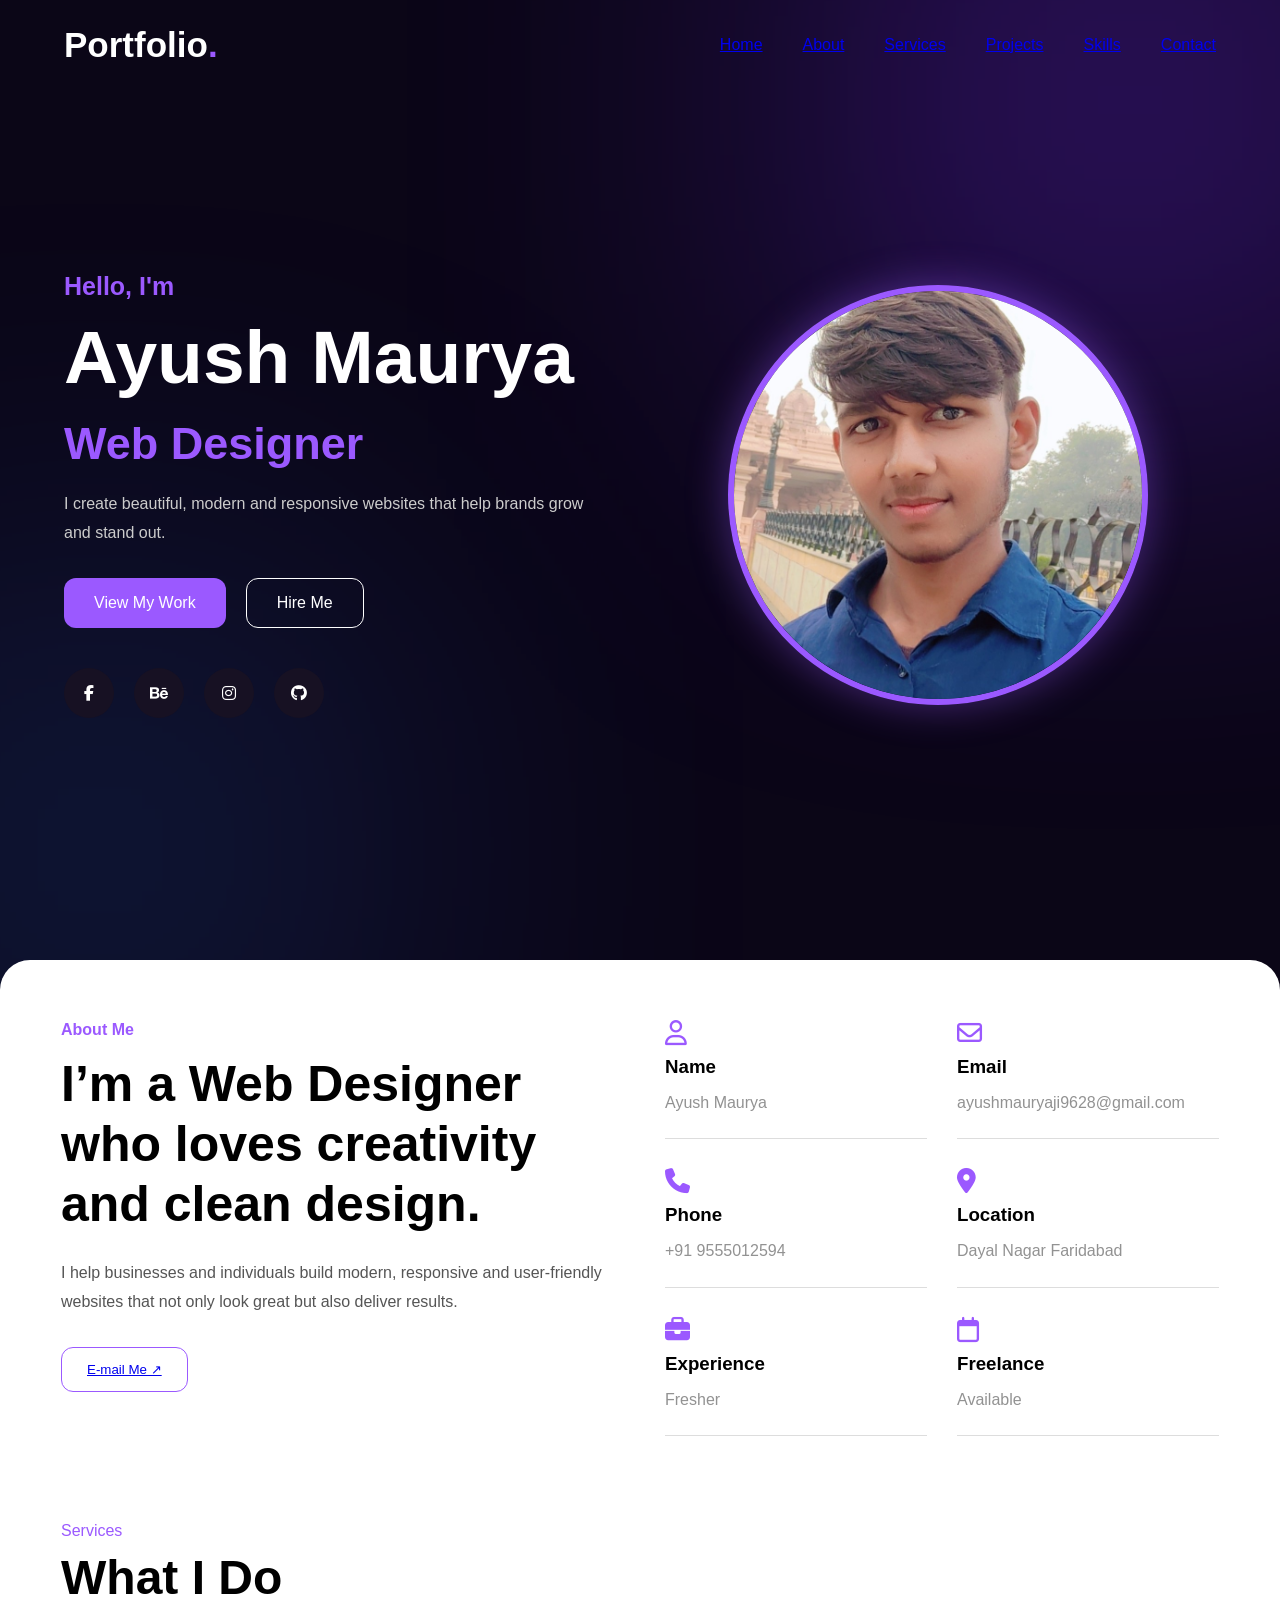
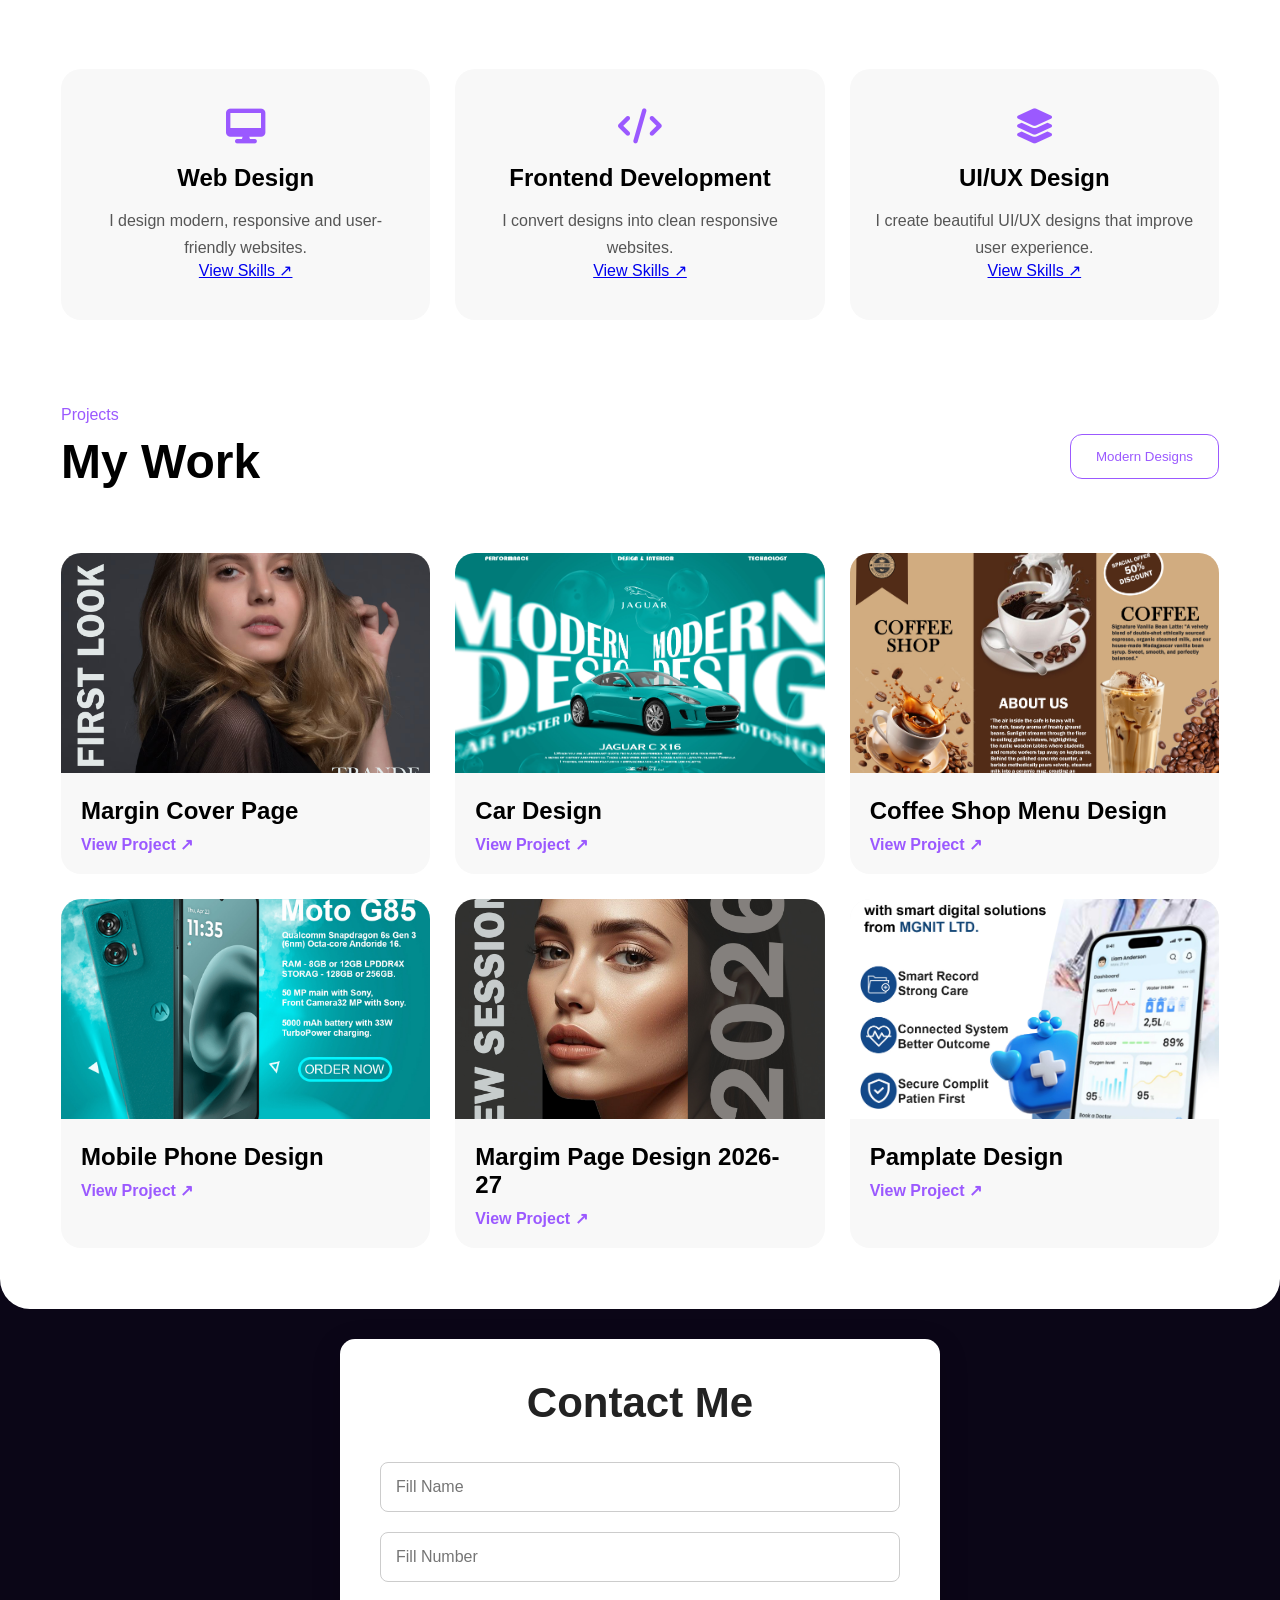
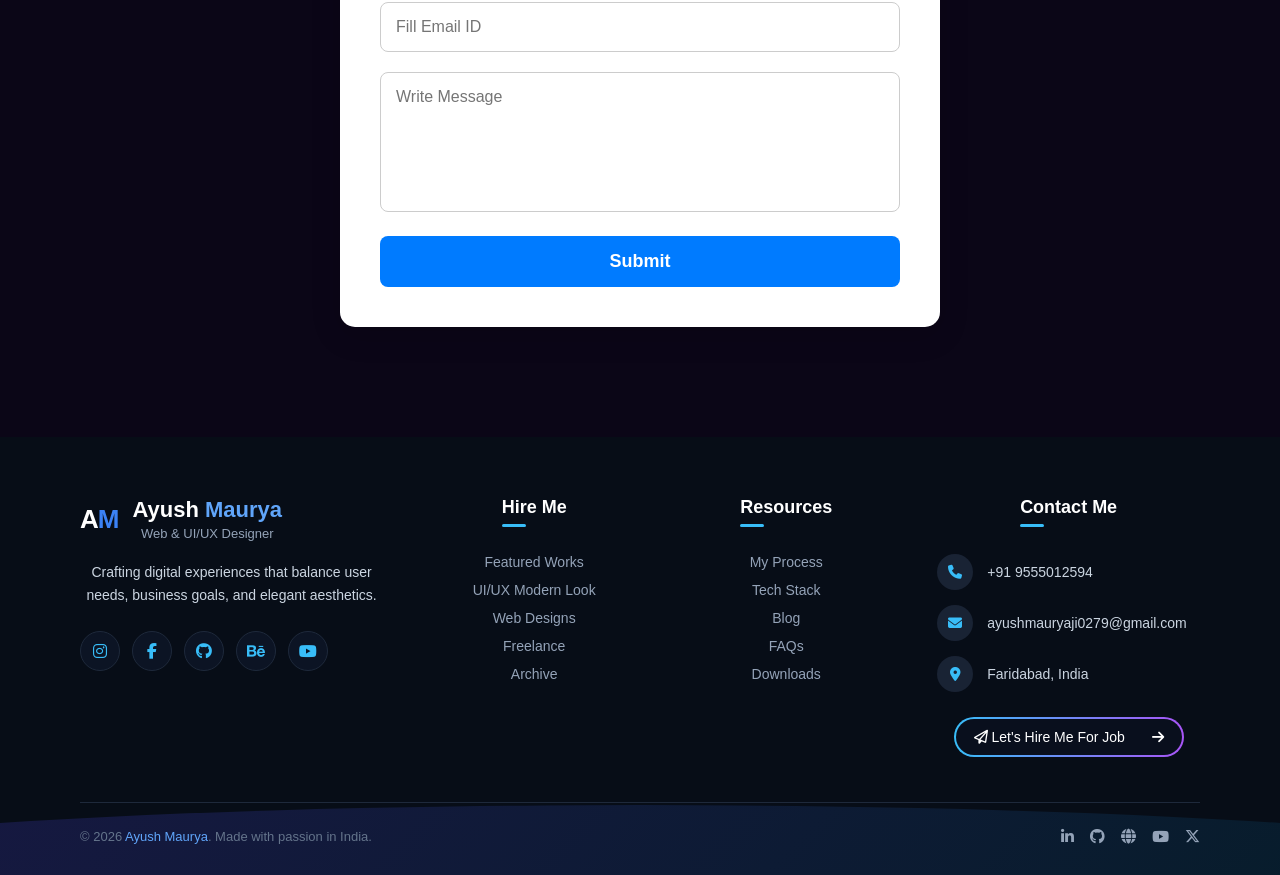
==== index.html @ 1078c386 "Rename Ayush Portfolio.html to index.html" ====
<!DOCTYPE html>
<html lang="en">
<head>
  <!-- Add this inside <head> -->

<link rel="preconnect" href="https://fonts.googleapis.com">
<link rel="preconnect" href="https://fonts.gstatic.com" crossorigin>

<link href="https://fonts.googleapis.com/css2?family=Poppins:wght@300;400;500;600;700&display=swap" rel="stylesheet">
 <link rel="stylesheet" href="https://cdnjs.cloudflare.com/ajax/libs/font-awesome/6.5.1/css/all.min.css">

<link rel="stylesheet" href="portfolioeffect.css">

 <meta charset="UTF-8" />
  <meta name="viewport" content="width=device-width, initial-scale=1.0"/>
  <title>Modern Portfolio</title>

  <!-- Icons -->
  <link
    rel="stylesheet"
    href="https://cdnjs.cloudflare.com/ajax/libs/font-awesome/6.5.1/css/all.min.css"/>

</head>

<body>

  <div class="container">

    <!-- NAVBAR -->

    <nav>

      <div class="logo">
        Portfolio<span>.</span>
      </div>

      <ul>
        <li><a href="#home">Home</a></li>
        <li><a href="#about">About</a></li>
        <li><a href="#services">Services</a></li>
        <li><a href="#project">Projects</a></li>
        <li><a href="#services">Skills</a></li>
        <li><a href="#Contact">Contact</a></li>
      </ul>

    </nav>

    <!-- HERO -->

    <section class="hero" id="home">

      <div class="hero-left">

        <h4>Hello, I'm</h4>

        <h1 contenteditable="true">
          Ayush Maurya
        </h1>

        <h2 contenteditable="true">
          Web Designer
        </h2>

        <p contenteditable="true">
          I create beautiful, modern and responsive websites that help brands grow and stand out.
        </p>

        <div class="hero-buttons">

          <button class="btn btn-purple">
            View My Work
          </button>

          <button class="btn btn-dark">
            Hire Me
          </button>

        </div>

        <!-- SOCIAL -->

        <div class="social-icons">

          <i class="fab fa-facebook-f"></i>
          <i class="fab fa-behance"></i>
          <i class="fab fa-instagram"></i>
          <i class="fab fa-github"></i>

        </div>

      </div>

      <!-- IMAGE -->

      <div class="hero-right">

        <div class="image-box">

          <img
            id="profileImage"
            src="mydp.jpg">

        </div>

      </div>

    </section>

  </div>

  <!-- ABOUT SECTION -->

  <section class="about" id="about">

    <div class="about-grid">

      <div class="about-left">

        <h4>About Me</h4>

        <h1 contenteditable="true">
          I’m a Web Designer who loves creativity and clean design.
        </h1>

        <p contenteditable="true">
          I help businesses and individuals build modern, responsive and user-friendly websites that not only look great but also deliver results.
        </p>

        <button class="edit-about">
          <a href="portfolioform.html">E-mail Me ↗</a>

        </button>

      </div>

      <!-- DETAILS -->

      <div class="details">

        <div class="detail-box">
          <i class="fa-regular fa-user"></i>
          <h3>Name</h3>
          <p contenteditable="true">Ayush Maurya</p>
        </div>

        <div class="detail-box">
          <i class="fa-regular fa-envelope"></i>
          <h3>Email</h3>
          <p contenteditable="true">ayushmauryaji9628@gmail.com</p>
        </div>

        <div class="detail-box">
          <i class="fa-solid fa-phone"></i>
          <h3>Phone</h3>
          <p contenteditable="true">+91 9555012594</p>
        </div>

        <div class="detail-box">
          <i class="fa-solid fa-location-dot"></i>
          <h3>Location</h3>
          <p contenteditable="true">Dayal Nagar Faridabad</p>
        </div>

        <div class="detail-box">
          <i class="fa-solid fa-briefcase"></i>
          <h3>Experience</h3>
          <p contenteditable="true">Fresher</p>
        </div>

        <div class="detail-box">
          <i class="fa-regular fa-calendar"></i>
          <h3>Freelance</h3>
          <p contenteditable="true">Available</p>
        </div>

      </div>

    </div>

    <!-- SERVICES -->

    <section class="services" id="services">

      <div class="services-header">

        <div>
          <p style="color:#9b59ff;">Services</p>
          <h1>What I Do</h1>
        </div>   

      </div>

      <div class="service-grid">

        <div class="service-card">

          <i class="fa-solid fa-desktop"></i>

          <h2 contenteditable="true">
            Web Design
          </h2>

          <p contenteditable="true">
            I design modern, responsive and user-friendly websites.
          </p>
          <a href="Web Designing Skills.html">View Skills ↗</a>

        </div>

        <div class="service-card">

          <i class="fa-solid fa-code"></i>

          <h2 contenteditable="true">
            Frontend Development
          </h2>

          <p contenteditable="true">
            I convert designs into clean responsive websites.
          </p>
          <a href="Forentend Development.html">View Skills ↗</a>

        </div>

        <div class="service-card">

          <i class="fa-solid fa-layer-group"></i>

          <h2 contenteditable="true">
            UI/UX Design
          </h2>

          <p contenteditable="true">
            I create beautiful UI/UX designs that improve user experience.
          </p>
          <a href="UIUX Skills.html">View Skills ↗</a>

        </div>

      </div>

    </section>

    <!-- PROJECTS -->

    <section class="projects" id="project">

      <div class="services-header">

        <div>
          <p style="color:#9b59ff;">Projects</p>
          <h1>My Work</h1>
        </div>

        <button class="edit-about">
          Modern Designs
        </button>

      </div>

      <div class="project-grid">

        <!-- PROJECT 1 -->

        <div class="project-card">

          <img
            id="project1"
            src="Margin Cover Page.jpg">

          <div class="project-content">

            <h2 contenteditable="true">
              Margin Cover Page
            </h2>

            <a href="Margin Cover Page.jpg">View Project ↗</a>

          </div>

        </div>

        <!-- PROJECT 2 -->

        <div class="project-card">

          <img
            id="project2"
            src="car.jpg">

          <div class="project-content">

            <h2 contenteditable="true">
              Car Design
            </h2>

            <a href="car.jpg">View Project ↗</a>

          </div>

        </div>

        <!-- PROJECT 3 -->

        <div class="project-card">

          <img
            id="project3"
            src="COFFE PAGES.jpg">

          <div class="project-content">

            <h2 contenteditable="true">
              Coffee Shop Menu Design
            </h2>

            <a href="COFFE PAGES.jpg">View Project ↗</a>

          </div>

        </div>

                <!-- PROJECT 4 -->

        <div class="project-card">

          <img
            id="project4"
            src="Mobile phone.jpg">

          <div class="project-content">

            <h2 contenteditable="true">
              Mobile Phone Design
            </h2>

            <a href="Mobile phone.jpg">View Project ↗</a>

          </div>

        </div>

                <!-- PROJECT 5 -->

        <div class="project-card">

          <img
            id="project5"
            src="Margim Page Design 2.jpg">

          <div class="project-content">

            <h2 contenteditable="true">
              Margim Page Design 2026-27
            </h2>

            <a href="Margim Page Design 2.jpg">View Project ↗</a>

          </div>

        </div>

                <!-- PROJECT 6 -->

        <div class="project-card">

          <img
            id="project6"
            src="pamplate 2.jpg">

          <div class="project-content">

            <h2 contenteditable="true">
              Pamplate Design
            </h2>

            <a href="pamplate 2.jpg">View Project ↗</a>

          </div>

        </div>

      </div>

    </section>

  </section>

  <section class="myform" id="Contact">

    <div class="contact-form">

        <h1>Contact Me</h1>

        <form
            action="https://formsubmit.co/ayushmauryaji0279@gmail.com"
            method="POST">

            <!-- Email Subject -->
            <input
                type="hidden"
                name="_subject"
                value="New Client Message From Portfolio">


            <!-- NAME -->

            <div class="input-box">

                <input
                    type="text"
                    name="Name"
                    placeholder="Fill Name"
                    required>

            </div>


            <!-- MOBILE NUMBER -->

            <div class="input-box">

                <input
                    type="tel"
                    name="Mobile Number"
                    placeholder="Fill Number"
                    pattern="[0-9]{10}"
                    maxlength="10"
                    required>

            </div>


            <!-- EMAIL -->

            <div class="input-box">

                <input
                    type="email"
                    name="Email"
                    placeholder="Fill Email ID"
                    required>

            </div>


            <!-- MESSAGE -->

            <div class="input-box">

                <textarea
                    name="Message"
                    placeholder="Write Message"
                    required></textarea>

            </div>


            <!-- SUBMIT -->

            <button
                type="submit"
                class="submit-btn">

                Submit

            </button>

        </form>

    </div>

</section>

  <!-- FOOTER -->

  <footer class="footer">
    <div class="footer-container">
      
      <!-- Brand & About -->
      <div class="footer-brand">
        <div class="logo-container">
          <div class="logo-badge">A<span>M</span></div>
          <div class="brand-text">
            <h2>Ayush <span>Maurya</span></h2>
            <p>Web & UI/UX Designer</p>
          </div>
        </div>
        <p class="footer-description">
          Crafting digital experiences that balance user needs, business goals, and elegant aesthetics.
        </p>
        <div class="brand-socials">
          <a href="https://www.instagram.com/cute_boy.9a" class="social-btn"><i class="fa-brands fa-instagram"></i></a>
          <a href="https://www.facebook.com/ayush.ji.349568" class="social-btn"><i class="fa-brands fa-facebook-f"></i></a>
          <a href="https://www.github.com/ayushm94" class="social-btn"><i class="fa-brands fa-github"></i></a>
          <a href="https://www.behance.net/ayushmauryaji0279@gmail.com" class="social-btn"><i class="fa-brands fa-behance"></i></a>
          <a href="https://www.youtube.com/@djvibrationking111" class="social-btn"><i class="fa-brands fa-youtube"></i></a>
        </div>
      </div>

      <!-- Projects Column -->
      <div class="footer-column">
        <h3>Hire Me</h3>
        <ul>
          <li>Featured Works</li>
          <li>UI/UX Modern Look</li>
          <li>Web Designs</li>
          <li>Freelance</li>
          <li>Archive</li>
        </ul>
      </div>

      <!-- Resources Column -->
      <div class="footer-column">
        <h3>Resources</h3>
        <ul>
          <li>My Process</li>
          <li>Tech Stack</li>
          <li>Blog</li>
          <li>FAQs</li>
          <li>Downloads</li>
        </ul>
      </div>

      <!-- Contact Column -->
      <div class="footer-column">
        <h3>Contact Me</h3>
        <div class="contact-list">
          <div class="contact-item">
            <div class="contact-icon"><i class="fa-solid fa-phone"></i></div>
            <span>+91 9555012594</span>
          </div>
          <div class="contact-item">
            <div class="contact-icon"><i class="fa-solid fa-envelope"></i></div>
            <span>ayushmauryaji0279@gmail.com</span>
          </div>
          <div class="contact-item">
            <div class="contact-icon"><i class="fa-solid fa-location-dot"></i></div>
            <span>Faridabad, India</span>
          </div>
        </div>
        <a href="portfolioform.html" class="btn-connect">
          <span><i class="fa-regular fa-paper-plane"></i> Let's Hire Me For Job</span>
          <i class="fa-solid fa-arrow-right"></i>
        </a>
      </div>

    </div>

    <!-- Bottom Copyright Bar -->
    <div class="footer-bottom">
      <p>&copy; 2026 <a href="#">Ayush Maurya</a>. Made with passion in India.</p>
      <div class="bottom-socials">
        <a href="#"><i class="fa-brands fa-linkedin-in"></i></a>
        <a href="#"><i class="fa-brands fa-github"></i></a>
        <a href="#"><i class="fa-solid fa-globe"></i></a>
        <a href="#"><i class="fa-brands fa-youtube"></i></a>
        <a href="#"><i class="fa-brands fa-x-twitter"></i></a>
      </div>
    </div>
  </footer>

</body>
</html>
---- portfolioeffect.css ----
*{
    margin:0;
    padding:0;
    box-sizing:border-box;
    font-family:'Poppins',sans-serif;
    scroll-behavior:smooth;
  }

  html{scroll-behavior: smooth;}

  body{
    background:#090312;
    color:white;
    overflow-x:hidden;
  }

  /* BACKGROUND EFFECT */

  body::before{
    content:'';
    position:fixed;
    width:600px;
    height:600px;
    background:#7b2cff;
    filter:blur(180px);
    top:-200px;
    right:-150px;
    opacity:.35;
    z-index:-1;
  }

  body::after{
    content:'';
    position:fixed;
    width:500px;
    height:500px;
    background:#2b7fff;
    filter:blur(180px);
    bottom:-200px;
    left:-150px;
    opacity:.20;
    z-index:-1;
  }

  .container{
    width:90%;
    margin:auto;
  }

  /* NAVBAR */

  nav{
    display:flex;
    justify-content:space-between;
    align-items:center;
    padding:25px 0;
    animation:fadeDown 1s ease;
  }

  .logo{
    font-size:34px;
    font-weight:700;
  }

  .logo span{
    color:#9b59ff;
  }

  nav ul{
    display:flex;
    gap:30px;
    list-style:none;
  }

  nav ul li{
    cursor:pointer;
    position:relative;
    transition:.3s;
  }

  nav ul li::after{
    content:'';
    position:absolute;
    left:0;
    bottom:-6px;
    width:0%;
    height:2px;
    background:#9b59ff;
    transition:.4s;
  }

  nav ul li:hover::after{
    width:100%;
  }

  .edit-btn{
    padding:12px 24px;
    border-radius:12px;
    background:transparent;
    border:1px solid #9b59ff;
    color:#9b59ff;
    cursor:pointer;
    transition:.4s;
  }

  .edit-btn:hover{
    background:#9b59ff;
    color:white;
    transform:translateY(-4px);
    box-shadow:0 0 20px #9b59ff;
  }

  /* HERO */

  .hero{
    min-height:100vh;
    display:flex;
    justify-content:space-between;
    align-items:center;
    flex-wrap:wrap;
    gap:50px;
  }

  .hero-left{
    flex:1;
    min-width:300px;
    animation:fadeLeft 1.2s ease;
  }

  .hero-left h4{
    color:#9b59ff;
    margin-bottom:15px;
    font-size:24px;
  }

  .hero-left h1{
    font-size:75px;
    margin-bottom:20px;
    line-height:1.1;
    outline:none;
  }

  .hero-left h2{
    font-size:45px;
    color:#9b59ff;
    margin-bottom:20px;
    outline:none;
  }

  .hero-left p{
    color:#cccccc;
    line-height:1.9;
    max-width:550px;
    margin-bottom:35px;
    outline:none;
  }

  /* BUTTONS */

  .hero-buttons{
    display:flex;
    gap:20px;
    flex-wrap:wrap;
  }

  .btn{
    padding:15px 32px;
    border:none;
    border-radius:14px;
    cursor:pointer;
    font-size:16px;
    transition:.4s;
    font-weight:500;
  }

  .btn-purple{
    background:#9b59ff;
    color:white;
  }

  .btn-purple:hover{
    transform:translateY(-5px);
    box-shadow:0 0 25px #9b59ff;
  }

  .btn-dark{
    background:transparent;
    border:1px solid white;
    color:white;
  }

  .btn-dark:hover{
    background:white;
    color:black;
    transform:translateY(-5px);
  }

  /* SOCIAL ICONS */

  .social-icons{
    margin-top:40px;
    display:flex;
    gap:20px;
  }

  .social-icons i{
    width:55px;
    height:55px;
    border-radius:50%;
    background:#161022;
    display:flex;
    justify-content:center;
    align-items:center;
    cursor:pointer;
    transition:.4s;
  }

  .social-icons i:hover{
    background:#9b59ff;
    transform:translateY(-8px) rotate(360deg);
    box-shadow:0 0 20px #9b59ff;
  }

  /* IMAGE */

  .hero-right{
    flex:1;
    display:flex;
    justify-content:center;
    min-width:300px;
    animation:fadeRight 1.2s ease;
  }

  .image-box{
    width:420px;
    height:420px;
    border-radius:50%;
    overflow:hidden;
    border:6px solid #9b59ff;
    position:relative;
    box-shadow:0 0 40px rgba(155,89,255,.5);
    animation:float 4s ease-in-out infinite;
  }

  .image-box img{
    width:100%;
    height:100%;
    object-fit:cover;
  }

  /* ABOUT */

      .edit-about{
      padding:14px 25px;
      border:1px solid #9b59ff;
      background:transparent;
      border-radius:12px;
      color:#9b59ff;
      cursor:pointer;
    }

  .about{
    margin-top:80px;
    background:rgba(255,255,255,.05);
    backdrop-filter:blur(20px);
    border:1px solid rgba(255,255,255,.1);
    padding:60px;
    border-radius:30px;
    transition:.4s;
  }

  .about:hover{
    transform:translateY(-8px);
  }

  .about h1{
    font-size:48px;
    margin-bottom:20px;
    line-height:1.3;
  }

  .about p{
    color:#929292;
    line-height:1.9;
  }

  /* CARDS */

  .cards{
    margin-top:80px;
    display:grid;
    grid-template-columns:repeat(auto-fit,minmax(260px,1fr));
    gap:25px;
  }

  .card{
    background:rgba(255,255,255,.05);
    border:1px solid rgba(255,255,255,.1);
    padding:35px 25px;
    border-radius:25px;
    transition:.4s;
    backdrop-filter:blur(15px);
  }

  .card:hover{
    transform:translateY(-10px);
    box-shadow:0 0 25px rgba(155,89,255,.4);
  }

  .card i{
    font-size:40px;
    color:#9b59ff;
    margin-bottom:20px;
  }

  .card h2{
    margin-bottom:15px;
  }

  .card p{
    color:#ccc;
    line-height:1.8;
  }

        /*FORM*/

.myform {
          

            display: flex;
            justify-content: center;
            align-items: center;

            padding: 30px 15px;
        }

        .contact-form {
            width: 100%;
            max-width: 600px;

            background: white;

            padding: 40px;

            border-radius: 15px;

            box-shadow: 0 8px 30px rgba(0, 0, 0, 0.15);
        }

        /* CONTACT ME */

        .contact-form h1 {
            text-align: center;

            font-size: 42px;

            margin-bottom: 35px;

            color: #222;
        }

        /* INPUT BOX */

        .input-box {
            margin-bottom: 20px;
        }

        .input-box input,
        .input-box textarea {
            width: 100%;

            padding: 15px;

            border: 1px solid #ccc;

            border-radius: 8px;

            font-size: 16px;

            outline: none;
        }

        .input-box input:focus,
        .input-box textarea:focus {
            border-color: #007bff;

            box-shadow: 0 0 8px rgba(0, 123, 255, 0.2);
        }

        /* MESSAGE */

        .input-box textarea {
            height: 140px;

            resize: none;
        }

        /* SUBMIT BUTTON */

        .submit-btn {
            width: 100%;

            padding: 15px;

            border: none;

            border-radius: 8px;

            background: #007bff;

            color: white;

            font-size: 18px;

            font-weight: bold;

            cursor: pointer;

            transition: 0.3s;
        }

        .submit-btn:hover {
            background: #0056b3;

            transform: translateY(-2px);
        }

        /* MOBILE */

        @media (max-width: 600px) {

            .contact-form {
                padding: 25px 20px;
            }

            .contact-form h1 {
                font-size: 34px;
            }
        }

  /* FOOTER */

  footer{
    margin-top:80px;
    text-align:center;
    padding:40px;
    color:#999;
  }

  /* ANIMATIONS */

  @keyframes fadeLeft{
    from{
      opacity:0;
      transform:translateX(-80px);
    }
    to{
      opacity:1;
      transform:translateX(0);
    }
  }

  @keyframes fadeRight{
    from{
      opacity:0;
      transform:translateX(80px);
    }
    to{
      opacity:1;
      transform:translateX(0);
    }
  }

  @keyframes fadeDown{
    from{
      opacity:0;
      transform:translateY(-50px);
    }
    to{
      opacity:1;
      transform:translateY(0);
    }
  }

  @keyframes float{
    0%{
      transform:translateY(0px);
    }

    50%{
      transform:translateY(-15px);
    }

    100%{
      transform:translateY(0px);
    }
  }

  /* RESPONSIVE */

  @media(max-width:900px){

    .hero{
      flex-direction:column;
      text-align:center;
    }

    .hero-left h1{
      font-size:55px;
    }

    .hero-left h2{
      font-size:35px;
    }

    .social-icons{
      justify-content:center;
    }

    nav{
      flex-direction:column;
      gap:20px;
    }

    nav ul{
      flex-wrap:wrap;
      justify-content:center;
    }

    .image-box{
      width:320px;
      height:320px;
    }

    .about{
      padding:35px;
    }

  }
 


    *{
      margin:0;
      padding:0;
      box-sizing:border-box;
      font-family:Arial,sans-serif;
    }

    body{
      background:#0b0617;
      color:white;
      overflow-x:hidden;
    }

    .container{
      width:90%;
      margin:auto;
    }

    /* NAVBAR */

    nav{
      display:flex;
      justify-content:space-between;
      align-items:center;
      padding:25px 0;
    }

    .logo{
      font-size:35px;
      font-weight:bold;
    }

    .logo span{
      color:#9b59ff;
    }

    nav ul{
      display:flex;
      gap:40px;
      list-style:none;
    }

    nav ul li{
      cursor:pointer;
      transition:.3s;
    }

    nav ul li:hover{
      color:#9b59ff;
    }

    .edit-btn{
      padding:12px 20px;
      border:1px solid #9b59ff;
      border-radius:12px;
      color:#9b59ff;
      cursor:pointer;
      background:transparent;
    }

    /* HERO */

    .hero{
      min-height:90vh;
      display:flex;
      justify-content:space-between;
      align-items:center;
      flex-wrap:wrap;
      gap:40px;
    }

    .hero-left{
      flex:1;
      min-width:300px;
    }

    .hero-left h4{
      color:#9b59ff;
      margin-bottom:15px;
      font-size:25px;
    }

    .hero-left h1{
      font-size:75px;
      margin-bottom:20px;
      outline:none;
    }

    .hero-left h2{
      color:#9b59ff;
      font-size:45px;
      margin-bottom:20px;
      outline:none;
    }

    .hero-left p{
      color:#cccccc;
      max-width:550px;
      line-height:1.8;
      margin-bottom:30px;
      outline:none;
    }

    .hero-buttons{
      display:flex;
      gap:20px;
      flex-wrap:wrap;
    }

    .btn{
      padding:15px 30px;
      border:none;
      border-radius:12px;
      cursor:pointer;
      font-size:16px;
      transition:.3s;
    }

    .btn-purple{
      background:#9b59ff;
      color:white;
    }

    .btn-dark{
      background:transparent;
      border:1px solid white;
      color:white;
    }

    .btn:hover{
      transform:translateY(-4px);
    }

    /* SOCIAL */

    .social-icons{
      margin-top:40px;
      display:flex;
      gap:20px;
    }

    .social-icons i{
      width:50px;
      height:50px;
      border-radius:50%;
      background:#171123;
      display:flex;
      justify-content:center;
      align-items:center;
      cursor:pointer;
      transition:.3s;
    }

    .social-icons i:hover{
      background:#9b59ff;
    }

    /* HERO IMAGE */

    .hero-right{
      flex:1;
      display:flex;
      justify-content:center;
      min-width:300px;
    }

    .image-box{
      width:420px;
      height:420px;
      border-radius:50%;
      overflow:hidden;
      border:6px solid #9b59ff;
      position:relative;
      box-shadow:0 0 40px rgba(155,89,255,.4);
    }

    .image-box img{
      width:100%;
      height:100%;
      object-fit:cover;
    }
    /* ABOUT */

    .about{
      background:white;
      color:black;
      margin-top:60px;
      border-radius:30px;
      padding:60px;
    }

    .about-grid{
      display:grid;
      grid-template-columns:1fr 1fr;
      gap:50px;
    }

    .about-left h4{
      color:#9b59ff;
      margin-bottom:15px;
    }

    .about-left h1{
      font-size:50px;
      margin-bottom:25px;
      line-height:1.2;
      outline:none;
    }

    .about-left p{
      line-height:1.8;
      color:#555;
      margin-bottom:30px;
      outline:none;
    }

    .details{
      display:grid;
      grid-template-columns:1fr 1fr;
      gap:30px;
    }

    .detail-box{
      border-bottom:1px solid #ddd;
      padding-bottom:20px;
    }

    .detail-box i{
      color:#9b59ff;
      font-size:25px;
      margin-bottom:10px;
    }

    .detail-box h3{
      margin-bottom:10px;
    }

    /* SERVICES */

    .services{
      margin-top:80px;
    }

    .services-header{
      display:flex;
      justify-content:space-between;
      align-items:center;
      margin-bottom:40px;
    }

    .services-header h1{
      color:black;
    }

    .service-grid{
      display:grid;
      grid-template-columns:repeat(auto-fit,minmax(250px,1fr));
      gap:25px;
    }

    .service-card{
      background:#f8f8f8;
      border-radius:20px;
      padding:40px 25px;
      text-align:center;
      transition:.3s;
    }

    .service-card:hover{
      transform:translateY(-5px);
    }

    .service-card i{
      font-size:35px;
      color:#9b59ff;
      margin-bottom:20px;
    }

    .service-card h2{
      margin-bottom:15px;
      color:black;
      outline:none;
    }

    .service-card p{
      color:#555;
      line-height:1.7;
      outline:none;
    }

    /* PROJECTS */

    .projects{
      margin-top:80px;
    }

    .project-grid{
      display:grid;
      grid-template-columns:repeat(auto-fit,minmax(280px,1fr));
      gap:25px;
    }

    .project-card{
      background:#f8f8f8;
      border-radius:20px;
      overflow:hidden;
    }

    .project-card img{
      width:100%;
      height:220px;
      object-fit:cover;
    }

    .project-content{
      padding:20px;
    }

    .project-content h2{
      color:black;
      margin-bottom:10px;
      outline:none;
    }

    .project-content a{
      text-decoration:none;
      color:#9b59ff;
      font-weight:bold;
    }


    @media(max-width:900px){

      .hero{
        flex-direction:column;
        text-align:center;
      }

      .hero-left h1{
        font-size:55px;
      }

      .hero-left h2{
        font-size:35px;
      }

      .social-icons{
        justify-content:center;
      }

      .about-grid{
        grid-template-columns:1fr;
      }

      nav{
        flex-direction:column;
        gap:20px;
      }

      nav ul{
        flex-wrap:wrap;
        justify-content:center;
      }

    }

    .footer {
      background-color: #070d17;
      padding: 60px 80px 30px;
      position: relative;
      overflow: hidden;
    }

    /* Wave Background Effect at Bottom */
    .footer::after {
      content: '';
      position: absolute;
      bottom: 0;
      left: 0;
      width: 100%;
      height: 70px;
      background: linear-gradient(135deg, rgba(79, 70, 229, 0.2) 0%, rgba(14, 165, 233, 0.1) 100%);
      clip-path: ellipse(75% 100% at 50% 100%);
      pointer-events: none;
      z-index: 1;
    }

    .footer-container {
      display: grid;
      grid-template-columns: 1.5fr 1fr 1fr 1.3fr;
      gap: 50px;
      position: relative;
      z-index: 2;
      max-width: 1300px;
      margin: 0 auto;
    }

    /* Brand Section */
    .footer-brand .logo-container {
      display: flex;
      align-items: center;
      gap: 14px;
      margin-bottom: 20px;
    }

    .logo-badge {
      font-size: 26px;
      font-weight: 900;
      color: #ffffff;
      letter-spacing: -1px;
    }

    .logo-badge span {
      color: #3b82f6;
    }

    .brand-text h2 {
      color: #ffffff;
      font-size: 22px;
      font-weight: 700;
    }

    .brand-text h2 span {
      color: #60a5fa;
    }

    .brand-text p {
      color: #94a3b8;
      font-size: 13px;
      margin-top: 3px;
    }

    .footer-description {
      font-size: 14px;
      line-height: 1.6;
      color: #cbd5e1;
      margin-bottom: 25px;
      max-width: 320px;
    }

    /* Social Icons Circle */
    .brand-socials {
      display: flex;
      gap: 12px;
    }

    .social-btn {
      width: 40px;
      height: 40px;
      border-radius: 50%;
      border: 1px solid #1e293b;
      display: flex;
      align-items: center;
      justify-content: center;
      color: #38bdf8;
      background: rgba(15, 23, 42, 0.7);
      text-decoration: none;
      transition: all 0.3s ease;
    }

    .social-btn:hover {
      border-color: #38bdf8;
      transform: translateY(-3px);
      box-shadow: 0 4px 12px rgba(56, 189, 248, 0.2);
    }

    /* Column Headings */
    .footer-column h3 {
      color: #ffffff;
      font-size: 18px;
      font-weight: 600;
      margin-bottom: 12px;
      display: inline-block;
      position: relative;
    }

    .footer-column h3::after {
      content: '';
      display: block;
      width: 24px;
      height: 3px;
      background: #38bdf8;
      border-radius: 2px;
      margin-top: 6px;
    }

    /* Links List */
    .footer-column ul {
      list-style: none;
      margin-top: 15px;
    }

    .footer-column ul li {
      margin-bottom: 12px;
    }

    .footer-column ul li {
      color: #94a3b8;
      text-decoration: none;
      font-size: 14px;
      transition: color 0.3s ease, padding-left 0.3s ease;
    }

    .footer-column ul li:hover {
      color: #ffffff;
      padding-left: 4px;
    }

    /* Contact Details */
    .contact-list {
      margin-top: 15px;
    }

    .contact-item {
      display: flex;
      align-items: center;
      gap: 14px;
      margin-bottom: 15px;
    }

    .contact-icon {
      width: 36px;
      height: 36px;
      border-radius: 50%;
      background: rgba(30, 41, 59, 0.8);
      display: flex;
      align-items: center;
      justify-content: center;
      color: #38bdf8;
      font-size: 14px;
    }

    .contact-item span {
      font-size: 14px;
      color: #cbd5e1;
    }

    /* Let's Work Together Button */
    .btn-connect {
      display: inline-flex;
      align-items: center;
      justify-content: space-between;
      gap: 10px;
      width: 100%;
      max-width: 230px;
      padding: 10px 18px;
      margin-top: 10px;
      border-radius: 30px;
      background: #090f1d;
      border: 2px solid transparent;
      background-image: linear-gradient(#090f1d, #090f1d), linear-gradient(90deg, #38bdf8, #a855f7);
      background-origin: border-box;
      background-clip: padding-box, border-box;
      color: #ffffff;
      text-decoration: none;
      font-size: 14px;
      font-weight: 500;
      transition: all 0.3s ease;
    }

    .btn-connect:hover {
      box-shadow: 0 0 15px rgba(56, 189, 248, 0.4);
      transform: translateY(-2px);
    }

    /* Footer Bottom Bar */
    .footer-bottom {
      border-top: 1px solid #1e293b;
      margin-top: 45px;
      padding-top: 25px;
      display: flex;
      justify-content: space-between;
      align-items: center;
      position: relative;
      z-index: 2;
      max-width: 1300px;
      margin-left: auto;
      margin-right: auto;
    }

    .footer-bottom p {
      font-size: 13px;
      color: #64748b;
    }

    .footer-bottom p a {
      color: #60a5fa;
      text-decoration: none;
    }

    .bottom-socials {
      display: flex;
      gap: 16px;
    }

    .bottom-socials a {
      color: #94a3b8;
      font-size: 15px;
      text-decoration: none;
      transition: color 0.3s ease;
    }

    .bottom-socials a:hover {
      color: #ffffff;
    }

    /* Responsive */
    @media (max-width: 992px) {
      .footer-container {
        grid-template-columns: 1fr 1fr;
        gap: 40px;
      }
    }

    @media (max-width: 600px) {
      .footer {
        padding: 40px 20px 20px;
      }
      .footer-container {
        grid-template-columns: 1fr;
        gap: 35px;
      }
      .footer-bottom {
        flex-direction: column;
        gap: 15px;
        text-align: center;
      }
    }
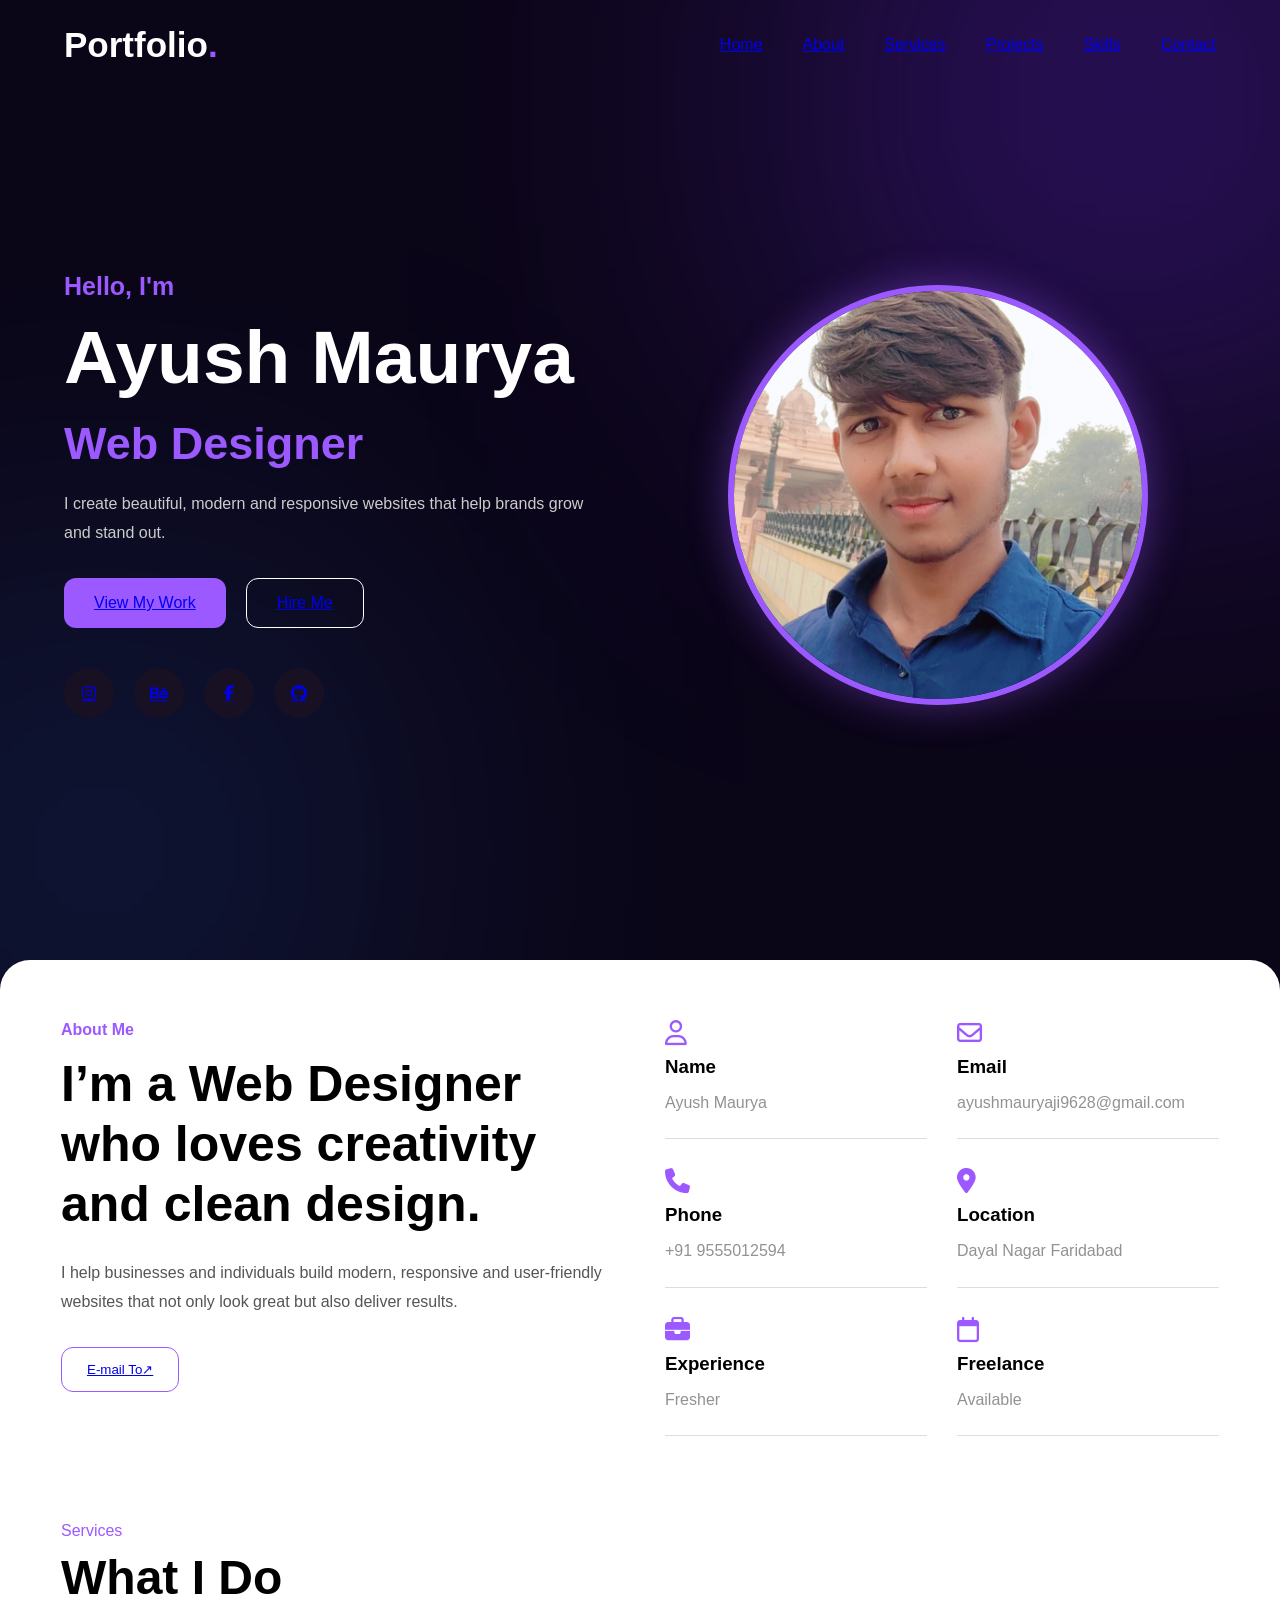
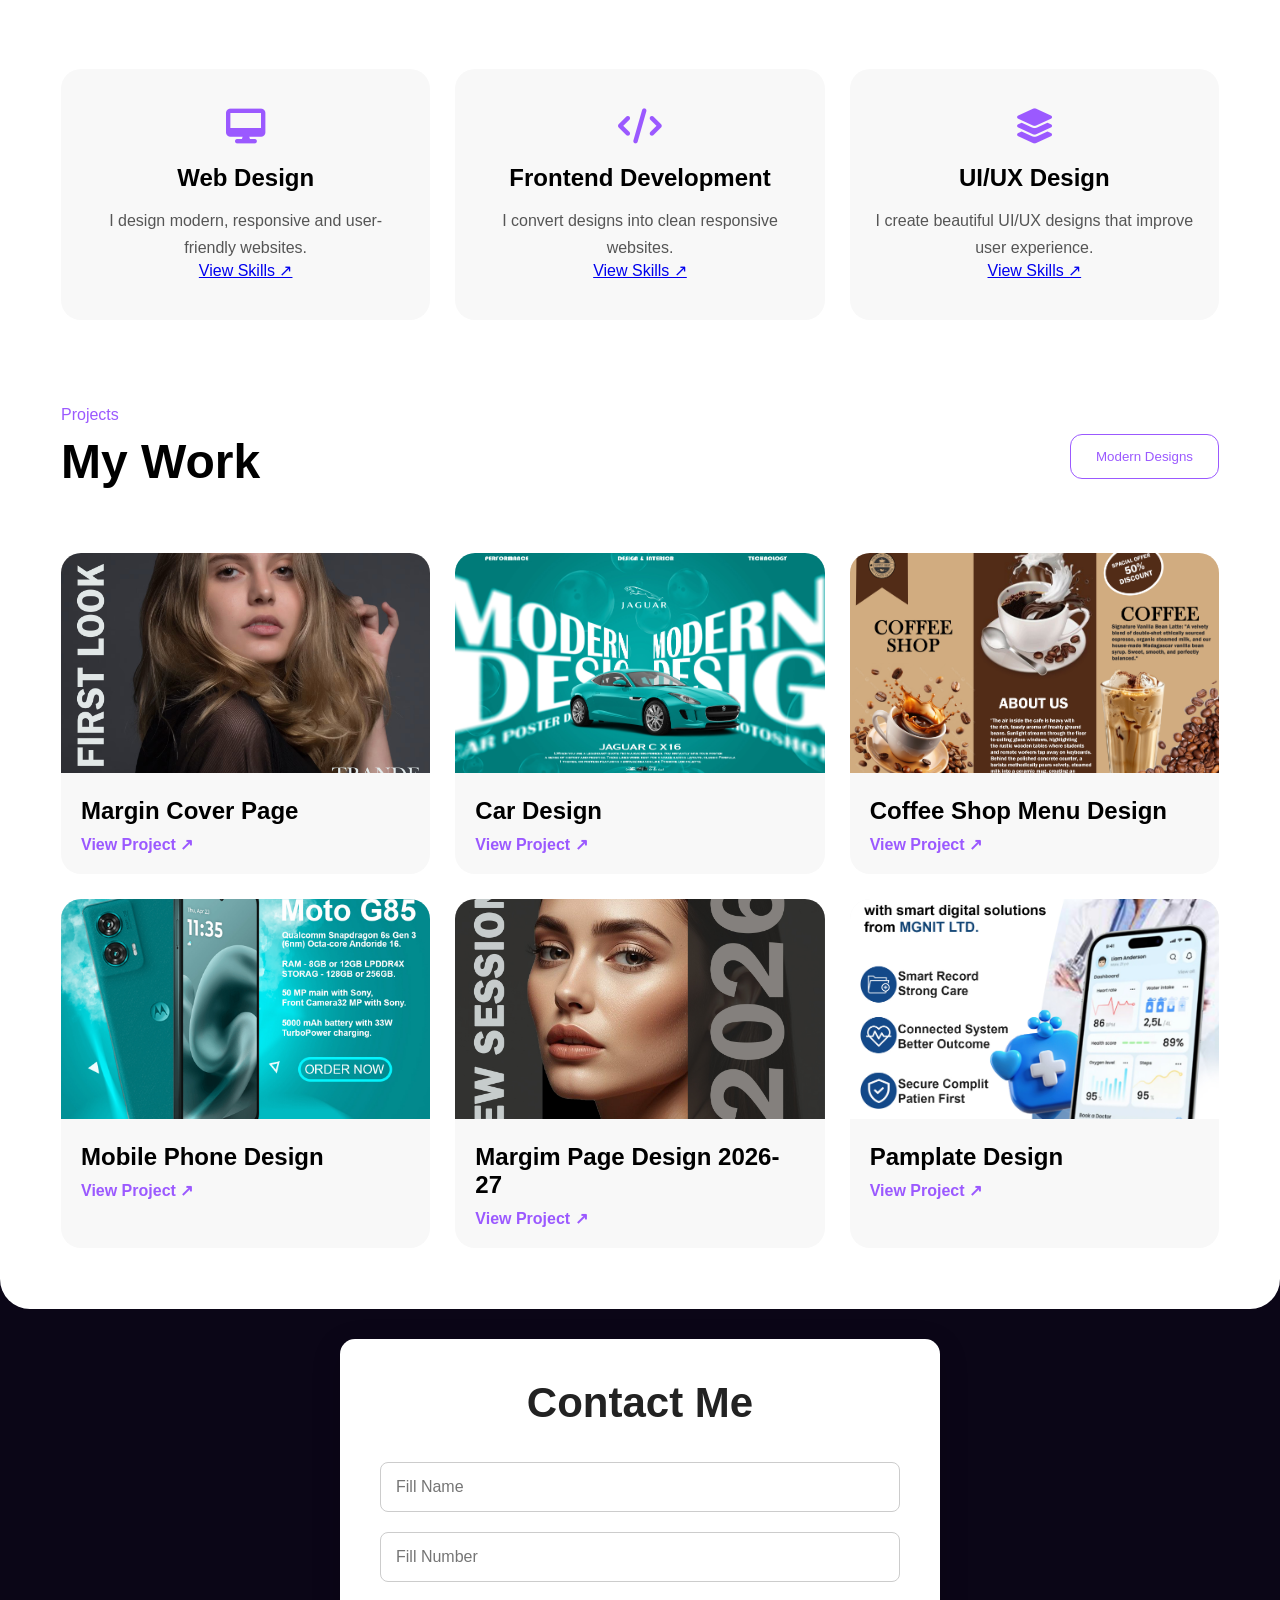
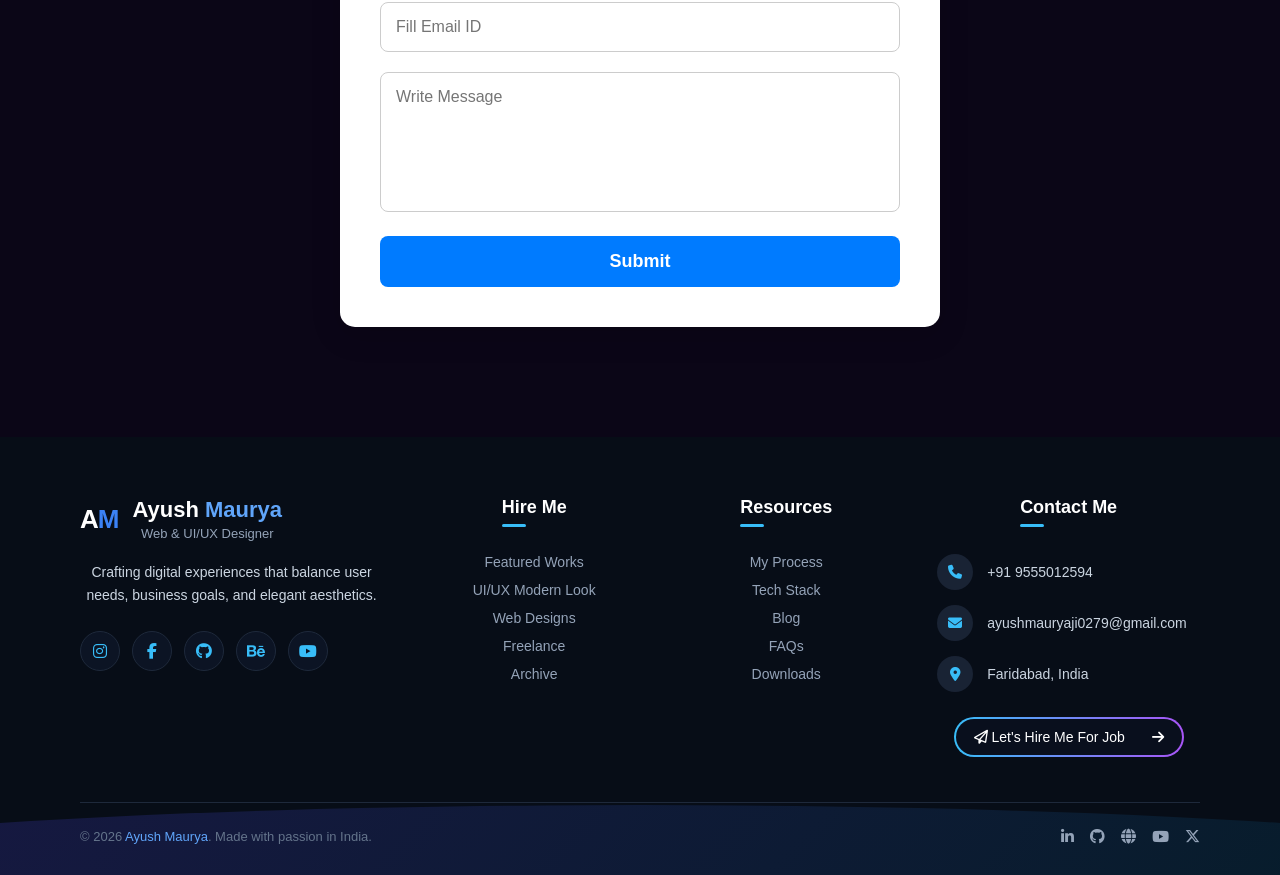
==== commit f7c60a79: "Add files via upload" ====
--- a/index.html
+++ b/index.html
@@ -68,11 +68,11 @@
         <div class="hero-buttons">
 
           <button class="btn btn-purple">
-            View My Work
+            <a href="#project">View My Work</a>
           </button>
 
           <button class="btn btn-dark">
-            Hire Me
+            <a href="MY RESUME.jpeg">Hire Me</a>
           </button>
 
         </div>
@@ -81,10 +81,10 @@
 
         <div class="social-icons">
 
-          <i class="fab fa-facebook-f"></i>
-          <i class="fab fa-behance"></i>
-          <i class="fab fa-instagram"></i>
-          <i class="fab fa-github"></i>
+          <a href="https://www.instagram.com/cute_boy.9a"><i class="fab fa-instagram"></i></a>
+          <a href="https://www.behance.net/ayushmauryaji0279@gmail.com"><i class="fab fa-behance"></i></a>
+          <a href="https://www.facebook.com/ayush.ji.349568"><i class="fab fa-facebook-f"></i></a>
+           <a href="https://www.github.com/ayushm94"><i class="fab fa-github"></i></a>
 
         </div>
 
@@ -127,7 +127,7 @@
         </p>
 
         <button class="edit-about">
-          <a href="portfolioform.html">E-mail Me ↗</a>
+          <a href="mailto:ayushmauryaji0279@gmail.com">E-mail To↗</a>
 
         </button>
 
@@ -539,7 +539,7 @@
             <span>Faridabad, India</span>
           </div>
         </div>
-        <a href="portfolioform.html" class="btn-connect">
+        <a href="https://wa.me/+91 9555012594" class="btn-connect">
           <span><i class="fa-regular fa-paper-plane"></i> Let's Hire Me For Job</span>
           <i class="fa-solid fa-arrow-right"></i>
         </a>
@@ -561,4 +561,4 @@
   </footer>
 
 </body>
-</html>
+</html>
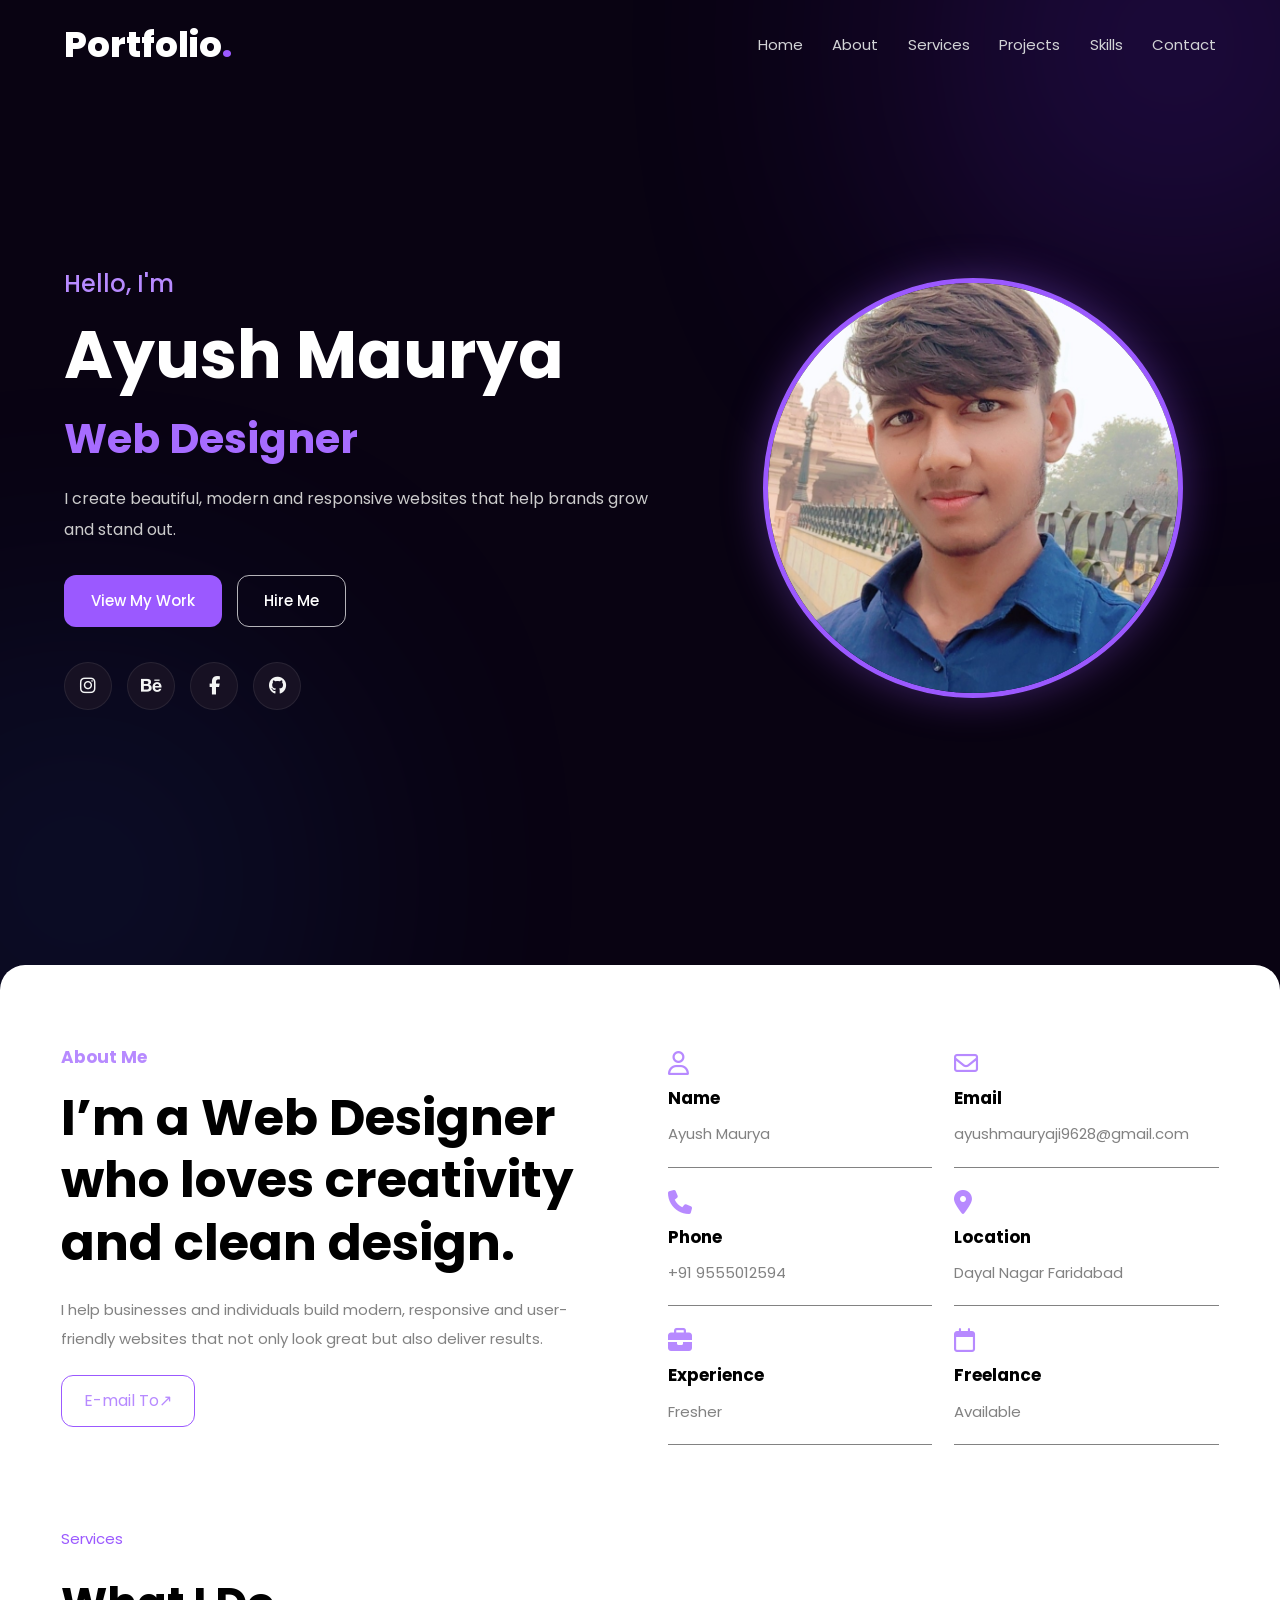
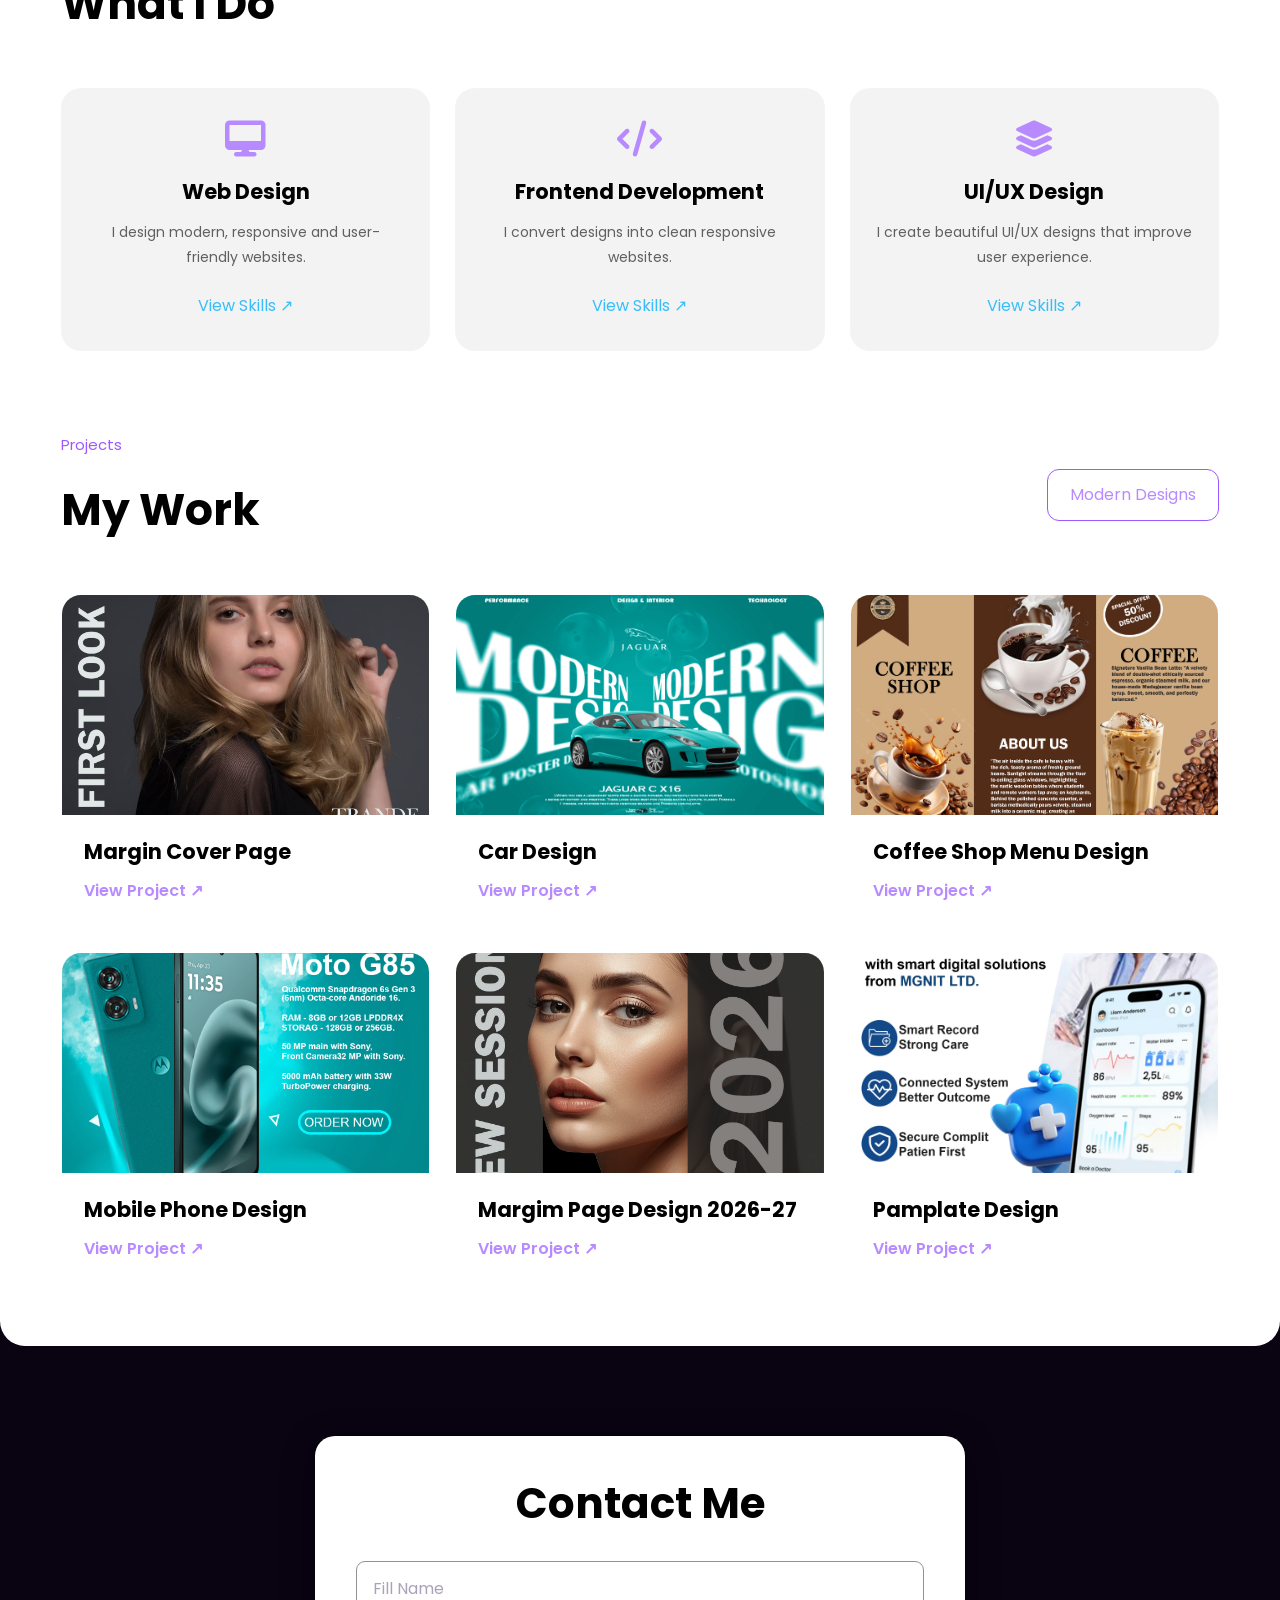
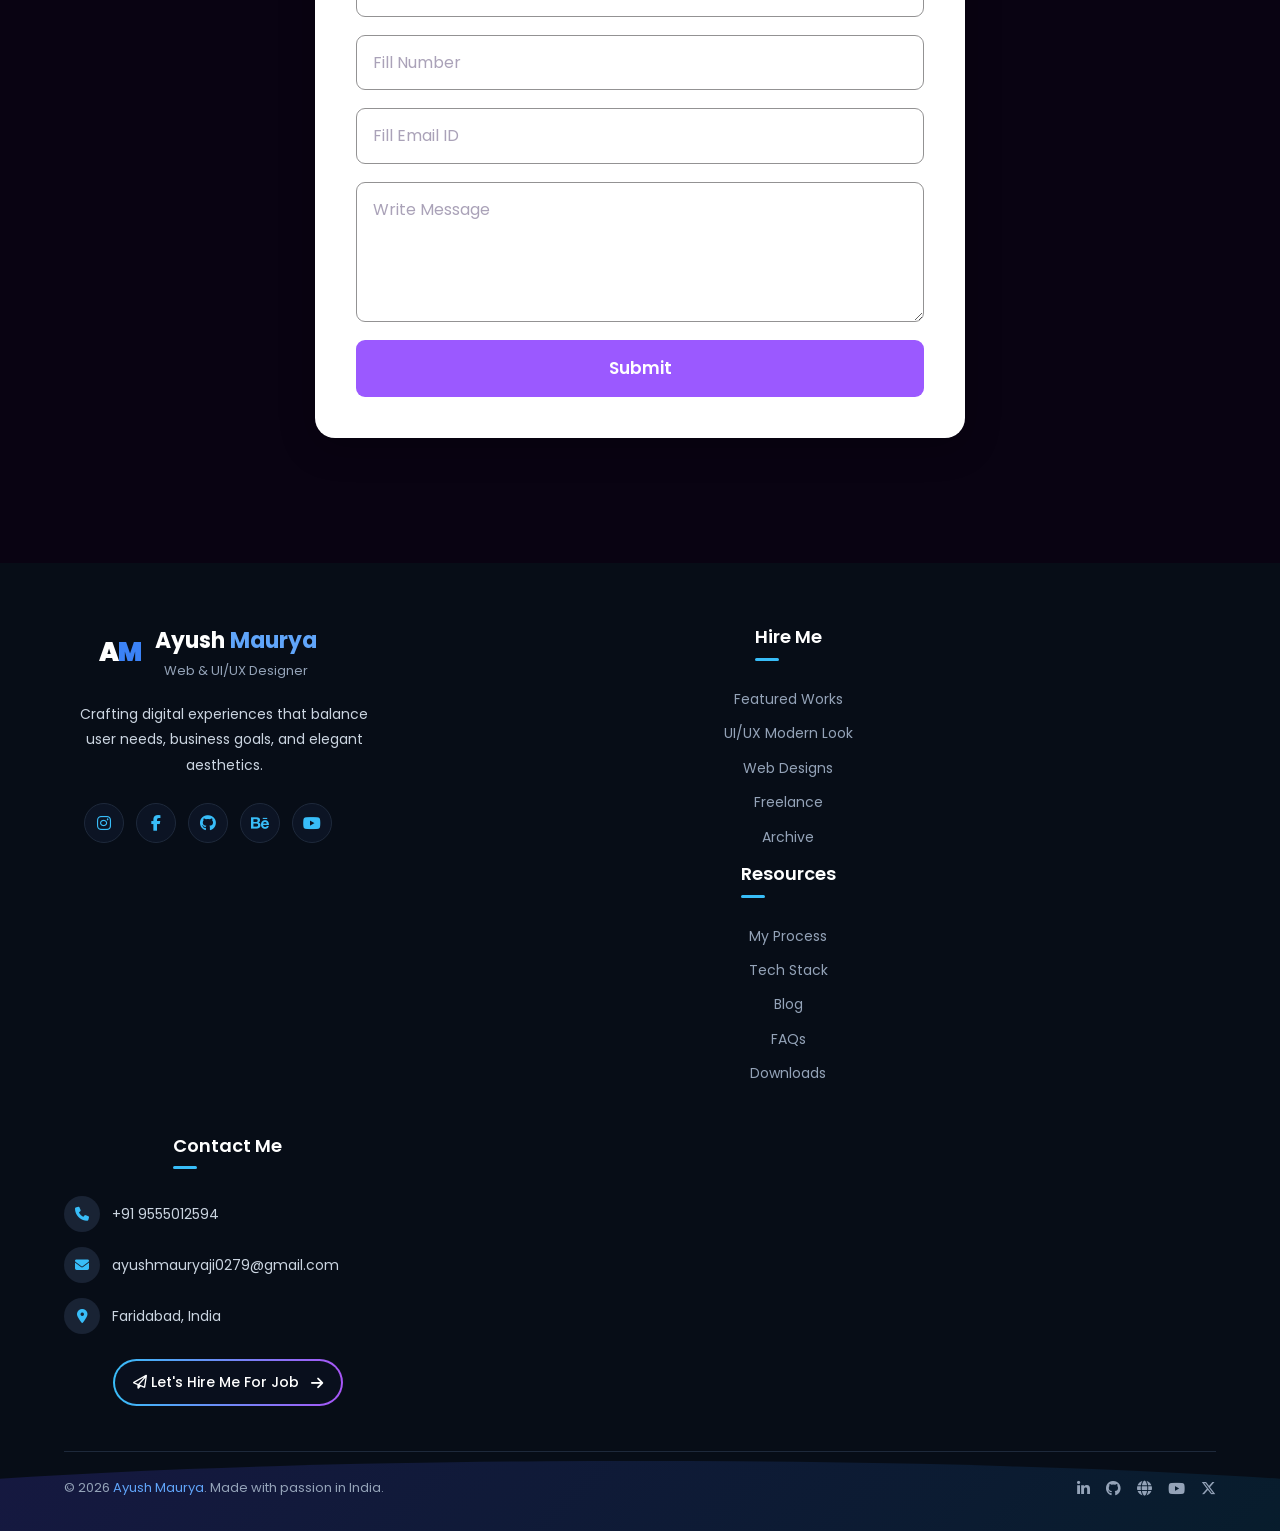
==== commit 81b85735: "Add files via upload" ====
--- a/index.html
+++ b/index.html
@@ -496,9 +496,10 @@
           <a href="https://www.behance.net/ayushmauryaji0279@gmail.com" class="social-btn"><i class="fa-brands fa-behance"></i></a>
           <a href="https://www.youtube.com/@djvibrationking111" class="social-btn"><i class="fa-brands fa-youtube"></i></a>
         </div>
-      </div>
+      </div><br>
 
       <!-- Projects Column -->
+       <div class="hr-col">
       <div class="footer-column">
         <h3>Hire Me</h3>
         <ul>
@@ -521,7 +522,7 @@
           <li>Downloads</li>
         </ul>
       </div>
-
+     </div><br>
       <!-- Contact Column -->
       <div class="footer-column">
         <h3>Contact Me</h3>
--- a/portfolioeffect.css
+++ b/portfolioeffect.css
@@ -1,1170 +1,1337 @@
-  *{
-    margin:0;
-    padding:0;
-    box-sizing:border-box;
-    font-family:'Poppins',sans-serif;
-    scroll-behavior:smooth;
-  }
-
-  html{scroll-behavior: smooth;}
-
-  body{
-    background:#090312;
-    color:white;
-    overflow-x:hidden;
-  }
-
-  /* BACKGROUND EFFECT */
-
-  body::before{
-    content:'';
-    position:fixed;
-    width:600px;
-    height:600px;
-    background:#7b2cff;
-    filter:blur(180px);
-    top:-200px;
-    right:-150px;
-    opacity:.35;
-    z-index:-1;
-  }
-
-  body::after{
-    content:'';
-    position:fixed;
-    width:500px;
-    height:500px;
-    background:#2b7fff;
-    filter:blur(180px);
-    bottom:-200px;
-    left:-150px;
-    opacity:.20;
-    z-index:-1;
-  }
-
-  .container{
-    width:90%;
-    margin:auto;
-  }
-
-  /* NAVBAR */
-
-  nav{
-    display:flex;
-    justify-content:space-between;
-    align-items:center;
-    padding:25px 0;
-    animation:fadeDown 1s ease;
-  }
-
-  .logo{
-    font-size:34px;
-    font-weight:700;
-  }
-
-  .logo span{
-    color:#9b59ff;
-  }
-
-  nav ul{
-    display:flex;
-    gap:30px;
-    list-style:none;
-  }
-
-  nav ul li{
-    cursor:pointer;
-    position:relative;
-    transition:.3s;
-  }
-
-  nav ul li::after{
-    content:'';
-    position:absolute;
-    left:0;
-    bottom:-6px;
-    width:0%;
-    height:2px;
-    background:#9b59ff;
-    transition:.4s;
-  }
-
-  nav ul li:hover::after{
-    width:100%;
-  }
-
-  .edit-btn{
-    padding:12px 24px;
-    border-radius:12px;
-    background:transparent;
-    border:1px solid #9b59ff;
-    color:#9b59ff;
-    cursor:pointer;
-    transition:.4s;
-  }
-
-  .edit-btn:hover{
-    background:#9b59ff;
-    color:white;
-    transform:translateY(-4px);
-    box-shadow:0 0 20px #9b59ff;
-  }
-
-  /* HERO */
-
-  .hero{
-    min-height:100vh;
-    display:flex;
-    justify-content:space-between;
-    align-items:center;
-    flex-wrap:wrap;
-    gap:50px;
-  }
-
-  .hero-left{
-    flex:1;
-    min-width:300px;
-    animation:fadeLeft 1.2s ease;
-  }
-
-  .hero-left h4{
-    color:#9b59ff;
-    margin-bottom:15px;
-    font-size:24px;
-  }
-
-  .hero-left h1{
-    font-size:75px;
-    margin-bottom:20px;
-    line-height:1.1;
-    outline:none;
-  }
-
-  .hero-left h2{
-    font-size:45px;
-    color:#9b59ff;
-    margin-bottom:20px;
-    outline:none;
-  }
-
-  .hero-left p{
-    color:#cccccc;
-    line-height:1.9;
-    max-width:550px;
-    margin-bottom:35px;
-    outline:none;
-  }
-
-  /* BUTTONS */
-
-  .hero-buttons{
-    display:flex;
-    gap:20px;
-    flex-wrap:wrap;
-  }
-
-  .btn{
-    padding:15px 32px;
-    border:none;
-    border-radius:14px;
-    cursor:pointer;
-    font-size:16px;
-    transition:.4s;
-    font-weight:500;
-  }
-
-  .btn-purple{
-    background:#9b59ff;
-    color:white;
-  }
-
-  .btn-purple:hover{
-    transform:translateY(-5px);
-    box-shadow:0 0 25px #9b59ff;
-  }
-
-  .btn-dark{
-    background:transparent;
-    border:1px solid white;
-    color:white;
-  }
-
-  .btn-dark:hover{
-    background:white;
-    color:black;
-    transform:translateY(-5px);
-  }
-
-  /* SOCIAL ICONS */
-
-  .social-icons{
-    margin-top:40px;
-    display:flex;
-    gap:20px;
-  }
-
-  .social-icons i{
-    width:55px;
-    height:55px;
-    border-radius:50%;
-    background:#161022;
-    display:flex;
-    justify-content:center;
-    align-items:center;
-    cursor:pointer;
-    transition:.4s;
-  }
-
-  .social-icons i:hover{
-    background:#9b59ff;
-    transform:translateY(-8px) rotate(360deg);
-    box-shadow:0 0 20px #9b59ff;
-  }
-
-  /* IMAGE */
-
-  .hero-right{
-    flex:1;
-    display:flex;
-    justify-content:center;
-    min-width:300px;
-    animation:fadeRight 1.2s ease;
-  }
-
-  .image-box{
-    width:420px;
-    height:420px;
-    border-radius:50%;
-    overflow:hidden;
-    border:6px solid #9b59ff;
-    position:relative;
-    box-shadow:0 0 40px rgba(155,89,255,.5);
-    animation:float 4s ease-in-out infinite;
-  }
-
-  .image-box img{
-    width:100%;
-    height:100%;
-    object-fit:cover;
-  }
-
-  /* ABOUT */
-
-      .edit-about{
-      padding:14px 25px;
-      border:1px solid #9b59ff;
-      background:transparent;
-      border-radius:12px;
-      color:#9b59ff;
-      cursor:pointer;
-    }
-
-  .about{
-    margin-top:80px;
-    background:rgba(255,255,255,.05);
-    backdrop-filter:blur(20px);
-    border:1px solid rgba(255,255,255,.1);
-    padding:60px;
-    border-radius:30px;
-    transition:.4s;
-  }
-
-  .about:hover{
-    transform:translateY(-8px);
-  }
-
-  .about h1{
-    font-size:48px;
-    margin-bottom:20px;
-    line-height:1.3;
-  }
-
-  .about p{
-    color:#929292;
-    line-height:1.9;
-  }
-
-  /* CARDS */
-
-  .cards{
-    margin-top:80px;
-    display:grid;
-    grid-template-columns:repeat(auto-fit,minmax(260px,1fr));
-    gap:25px;
-  }
-
-  .card{
-    background:rgba(255,255,255,.05);
-    border:1px solid rgba(255,255,255,.1);
-    padding:35px 25px;
-    border-radius:25px;
-    transition:.4s;
-    backdrop-filter:blur(15px);
-  }
-
-  .card:hover{
-    transform:translateY(-10px);
-    box-shadow:0 0 25px rgba(155,89,255,.4);
-  }
-
-  .card i{
-    font-size:40px;
-    color:#9b59ff;
-    margin-bottom:20px;
-  }
-
-  .card h2{
-    margin-bottom:15px;
-  }
-
-  .card p{
-    color:#ccc;
-    line-height:1.8;
-  }
-
-        /*FORM*/
+
+/* =========================================
+   1. GLOBAL RESET
+========================================= */
+
+@import url('https://fonts.googleapis.com/css2?family=Poppins:wght@300;400;500;600;700;800&display=swap');
+
+* {
+    margin: 0;
+    padding: 0;
+    box-sizing: border-box;
+}
+
+html {
+    scroll-behavior: smooth;
+    scroll-padding-top: 20px;
+}
+
+body {
+    font-family: 'Poppins', sans-serif;
+    background: #090312;
+    color: #ffffff;
+    overflow-x: clip;
+    line-height: 1.6;
+}
+
+img {
+    display: block;
+    max-width: 100%;
+}
+
+a {
+    color: inherit;
+    text-decoration: none;
+}
+
+button,
+input,
+textarea {
+    font: inherit;
+}
+
+button,
+a {
+    -webkit-tap-highlight-color: transparent;
+}
+
+.container {
+    width: min(90%, 1300px);
+    margin-inline: auto;
+}
+
+section,
+footer {
+    min-width: 0;
+}
+
+/* =========================================
+   2. BACKGROUND EFFECT
+========================================= */
+
+body::before,
+body::after {
+    content: "";
+    position: fixed;
+    border-radius: 50%;
+    filter: blur(150px);
+    pointer-events: none;
+    z-index: -1;
+}
+
+body::before {
+    width: 450px;
+    height: 450px;
+    background: #7b2cff;
+    top: -180px;
+    right: -120px;
+    opacity: 0.30;
+}
+
+body::after {
+    width: 400px;
+    height: 400px;
+    background: #2b7fff;
+    bottom: -180px;
+    left: -120px;
+    opacity: 0.18;
+}
+
+/* =========================================
+   3. NAVBAR
+========================================= */
+
+nav {
+    display: flex;
+    justify-content: space-between;
+    align-items: center;
+    gap: 25px;
+    padding: 24px 0;
+    animation: fadeDown 0.8s ease both;
+}
+
+.logo {
+    flex-shrink: 0;
+    font-size: clamp(28px, 3vw, 35px);
+    font-weight: 800;
+    line-height: 1.2;
+}
+
+.logo span {
+    color: #9b59ff;
+}
+
+nav ul {
+    display: flex;
+    align-items: center;
+    justify-content: center;
+    flex-wrap: wrap;
+    gap: clamp(14px, 2.3vw, 30px);
+    list-style: none;
+}
+
+nav ul li {
+    position: relative;
+    font-size: 15px;
+}
+
+nav ul li a {
+    display: inline-block;
+    padding: 5px 0;
+    color: #d2d4d6;
+    transition: color 0.3s ease;
+}
+
+nav ul li a:hover,
+nav ul li a:focus-visible {
+    color: #b78aff;
+}
+
+nav ul li::after {
+    content: "";
+    position: absolute;
+    left: 0;
+    bottom: -2px;
+    width: 0;
+    height: 2px;
+    background: #9b59ff;
+    transition: width 0.3s ease;
+}
+
+nav ul li:hover::after {
+    width: 100%;
+}
+
+.edit-btn,
+.edit-about {
+    display: inline-flex;
+    justify-content: center;
+    align-items: center;
+    gap: 8px;
+    padding: 12px 22px;
+    border: 1px solid #9b59ff;
+    border-radius: 12px;
+    background: transparent;
+    color: #b78aff;
+    cursor: pointer;
+    transition: 0.3s ease;
+}
+
+.edit-btn:hover,
+.edit-about:hover {
+    background: #9b59ff;
+    color: #ffffff;
+    box-shadow: 0 0 20px rgba(155, 89, 255, 0.35);
+    transform: translateY(-3px);
+}
+
+/* =========================================
+   4. HERO SECTION
+========================================= */
+
+.hero {
+    min-height: min(850px, 90vh);
+    min-height: min(850px, 90svh);
+    display: flex;
+    justify-content: space-between;
+    align-items: center;
+    gap: clamp(30px, 5vw, 70px);
+    padding: 55px 0 70px;
+}
+
+.hero-left {
+    flex: 1 1 50%;
+    min-width: 0;
+    animation: fadeLeft 1s ease both;
+}
+
+.hero-left h4 {
+    color: #b78aff;
+    font-size: clamp(18px, 2vw, 24px);
+    font-weight: 500;
+    margin-bottom: 15px;
+}
+
+.hero-left h1 {
+    font-size: clamp(38px, 5.2vw, 75px);
+    line-height: 1.12;
+    overflow-wrap: anywhere;
+    margin-bottom: 20px;
+    outline: none;
+}
+
+.hero-left h2 {
+    color: #a66cff;
+    font-size: clamp(25px, 3.2vw, 45px);
+    line-height: 1.25;
+    margin-bottom: 20px;
+    overflow-wrap: anywhere;
+    outline: none;
+}
+
+.hero-left p {
+    max-width: 600px;
+    color: #cccccc;
+    font-size: 16px;
+    line-height: 1.9;
+    margin-bottom: 30px;
+    overflow-wrap: anywhere;
+    outline: none;
+}
+
+.hero-buttons {
+    display: flex;
+    align-items: center;
+    gap: 15px;
+    flex-wrap: wrap;
+}
+
+.btn {
+    display: inline-flex;
+    justify-content: center;
+    align-items: center;
+    min-height: 50px;
+    padding: 13px 26px;
+    border: 1px solid transparent;
+    border-radius: 12px;
+    font-size: 15px;
+    font-weight: 500;
+    text-align: center;
+    cursor: pointer;
+    transition: 0.3s ease;
+}
+
+.btn-purple,
+.btn-purple a {
+    background: #9b59ff;
+    color: #ffffff;
+}
+
+.btn-purple:hover {
+    background: #8040e8;
+    transform: translateY(-4px);
+    box-shadow: 0 0 25px rgba(155, 89, 255, 0.4);
+}
+
+.btn-dark {
+    background: transparent;
+    color: #ffffff;
+    border-color: rgba(255, 255, 255, 0.7);
+}
+
+.btn-dark:hover {
+    background: #9b59ff;
+    border-color: #9b59ff;
+    color: #ffffff;
+    transform: translateY(-4px);
+}
+
+/* =========================================
+   5. SOCIAL ICONS
+========================================= */
+
+.social-icons {
+    display: flex;
+    flex-wrap: wrap;
+    align-items: center;
+    gap: 15px;
+    margin-top: 35px;
+}
+
+.social-icons a {
+    color: #f4f5f5;
+    text-decoration: none;
+}
+
+.social-icons i {
+    width: 48px;
+    height: 48px;
+    display: flex;
+    justify-content: center;
+    align-items: center;
+    border: 1px solid rgba(255, 255, 255, 0.08);
+    border-radius: 50%;
+    background: #171123;
+    font-size: 18px;
+    transition: 0.3s ease;
+}
+
+.social-icons a:hover i {
+    background: #9b59ff;
+    border-color: #9b59ff;
+    transform: translateY(-5px);
+    box-shadow: 0 0 20px rgba(155, 89, 255, 0.35);
+}
+
+/* =========================================
+   6. HERO IMAGE
+========================================= */
+
+.hero-right {
+    flex: 1 1 40%;
+    min-width: 0;
+    display: flex;
+    justify-content: center;
+    align-items: center;
+    animation: fadeRight 1s ease both;
+}
+
+.image-box {
+    width: clamp(240px, 34vw, 420px);
+    aspect-ratio: 1 / 1;
+    flex-shrink: 0;
+    overflow: hidden;
+    border: 5px solid #9b59ff;
+    border-radius: 50%;
+    position: relative;
+    box-shadow: 0 0 40px rgba(155, 89, 255, 0.35);
+    animation: float 4s ease-in-out infinite;
+}
+
+.image-box img {
+    width: 100%;
+    height: 100%;
+    object-fit: cover;
+    object-position: center;
+}
+
+/* =========================================
+   7. ABOUT SECTION
+========================================= */
+
+.about {
+    margin-top: 65px;
+    padding: clamp(25px, 5vw, 60px);
+    border: 1px solid rgba(255, 255, 255, 0.10);
+    border-radius: 25px;
+    background: #ffff;
+    backdrop-filter: blur(15px);
+    -webkit-backdrop-filter: blur(15px);
+    transition: transform 0.3s ease;
+}
+
+.about:hover {
+    transform: translateY(-4px);
+}
+
+.about-grid {
+    display: grid;
+    grid-template-columns: repeat(2, minmax(0, 1fr));
+    gap: clamp(25px, 5vw, 55px);
+    align-items: center;
+}
+
+.about-left h4 {
+    color: #b78aff;
+    font-size: 17px;
+    margin-bottom: 15px;
+}
+
+.about h1,
+.about-left h1 { color: #000;
+    font-size: clamp(30px, 4vw, 50px);
+    line-height: 1.25;
+    margin-bottom: 22px;
+    overflow-wrap: anywhere;
+    outline: none;
+}
+
+.about p,
+.about-left p {
+    color: #828282;
+    font-size: 15px;
+    line-height: 1.9;
+    margin-bottom: 22px;
+    overflow-wrap: anywhere;
+    outline: none;
+}
+
+.details {
+    display: grid;
+    grid-template-columns: repeat(2, minmax(0, 1fr));
+    gap: 22px;
+    margin-top: 25px;
+}
+
+.detail-box {
+    min-width: 0;
+    padding-bottom: 18px;
+    border-bottom: 1px solid #828282;
+}
+
+.detail-box i {
+    display: block;
+    color: #b78aff;
+    font-size: 24px;
+    margin-bottom: 10px;
+}
+
+.detail-box h3 {color: #000;
+    font-size: 17px;
+    margin-bottom: 8px;
+    overflow-wrap: anywhere;
+}
+
+.detail-box p {
+    margin-bottom: 0;
+}
+
+/* =========================================
+   8. SERVICES SECTION
+========================================= */
+
+.services,
+.projects {
+    margin-top: 80px;
+    scroll-margin-top: 20px;
+}
+
+.services-header {
+    display: flex;
+    justify-content: space-between;
+    align-items: center;
+    gap: 20px;
+    flex-wrap: wrap;
+    margin-bottom: 35px;
+}
+
+.services-header h1,
+.section-title {
+    color: #000;
+    font-size: clamp(28px, 4vw, 44px);
+    line-height: 1.25;
+    overflow-wrap: anywhere;
+}
+
+.service-grid,
+.cards {
+    display: grid;
+    grid-template-columns: repeat(3, minmax(0, 1fr));
+    gap: 25px;
+}
+
+.service-grid a{color: #38bdf8 ;}
+
+.service-card,
+.card {
+    min-width: 0;
+    padding: 32px 25px;
+    border: 1px solid rgba(255, 255, 255, 0.10);
+    border-radius: 20px;
+    background: #f3f3f3;
+    backdrop-filter: blur(12px);
+    -webkit-backdrop-filter: blur(12px);
+    transition: transform 0.3s ease, box-shadow 0.3s ease;
+}
+
+.service-card {
+    text-align: center;
+}
+
+.service-card:hover,
+.card:hover {
+    transform: translateY(-7px);
+    box-shadow: 0 0 25px rgba(155, 89, 255, 0.2);
+    border-color: rgba(155, 89, 255, 0.45);
+}
+
+.service-card i,
+.card i {
+    display: inline-block;
+    color: #b78aff;
+    font-size: 36px;
+    margin-bottom: 18px;
+}
+
+.service-card h2,
+.card h2 {
+    color: #000;
+    font-size: 21px;
+    margin-bottom: 12px;
+    overflow-wrap: anywhere;
+    outline: none;
+}
+
+.service-card p,
+.card p {
+    color: #606060;
+    font-size: 14px;
+    line-height: 1.8;
+    overflow-wrap: anywhere;
+    outline: none;
+}
+
+/* =========================================
+   9. PROJECTS SECTION
+========================================= */
+
+.project-grid {
+    display: grid;
+    grid-template-columns: repeat(3, minmax(0, 1fr));
+    gap: 25px;
+}
+
+.project-card {
+    min-width: 0;
+    overflow: hidden;
+    border: 1px solid rgba(255, 255, 255, 0.10);
+    border-radius: 20px;
+    background: rgba(255, 255, 255, 0.05);
+    transition: transform 0.3s ease, box-shadow 0.3s ease;
+}
+
+.project-card:hover {
+    transform: translateY(-7px);
+    box-shadow: 0 0 25px rgba(155, 89, 255, 0.2);
+}
+
+.project-card img {
+    width: 100%;
+    height: 220px;
+    object-fit: cover;
+    object-position: center;
+}
+
+.project-content {
+    padding: 22px;
+}
+
+.project-content h2 {
+    color: #000;
+    font-size: 21px;
+    line-height: 1.4;
+    margin-bottom: 12px;
+    overflow-wrap: anywhere;
+    outline: none;
+}
+
+.project-content p {
+    color: #c9c5d0;
+    font-size: 14px;
+    line-height: 1.8;
+    margin-bottom: 15px;
+}
+
+.project-content a {
+    display: inline-block;
+    color: #b78aff;
+    font-weight: 600;
+    transition: color 0.3s ease;
+}
+
+.project-content a:hover {
+    color: #ffffff;
+}
+
+/* =========================================
+   10. CONTACT FORM
+========================================= */
 
 .myform {
-          
-
-            display: flex;
-            justify-content: center;
-            align-items: center;
-
-            padding: 30px 15px;
-        }
-
-        .contact-form {
-            width: 100%;
-            max-width: 600px;
-
-            background: white;
-
-            padding: 40px;
-
-            border-radius: 15px;
-
-            box-shadow: 0 8px 30px rgba(0, 0, 0, 0.15);
-        }
-
-        /* CONTACT ME */
-
-        .contact-form h1 {
-            text-align: center;
-
-            font-size: 42px;
-
-            margin-bottom: 35px;
-
-            color: #222;
-        }
-
-        /* INPUT BOX */
-
-        .input-box {
-            margin-bottom: 20px;
-        }
-
-        .input-box input,
-        .input-box textarea {
-            width: 100%;
-
-            padding: 15px;
-
-            border: 1px solid #ccc;
-
-            border-radius: 8px;
-
-            font-size: 16px;
-
-            outline: none;
-        }
-
-        .input-box input:focus,
-        .input-box textarea:focus {
-            border-color: #007bff;
-
-            box-shadow: 0 0 8px rgba(0, 123, 255, 0.2);
-        }
-
-        /* MESSAGE */
-
-        .input-box textarea {
-            height: 140px;
-
-            resize: none;
-        }
-
-        /* SUBMIT BUTTON */
-
-        .submit-btn {
-            width: 100%;
-
-            padding: 15px;
-
-            border: none;
-
-            border-radius: 8px;
-
-            background: #007bff;
-
-            color: white;
-
-            font-size: 18px;
-
-            font-weight: bold;
-
-            cursor: pointer;
-
-            transition: 0.3s;
-        }
-
-        .submit-btn:hover {
-            background: #0056b3;
-
-            transform: translateY(-2px);
-        }
-
-        /* MOBILE */
-
-        @media (max-width: 600px) {
-
-            .contact-form {
-                padding: 25px 20px;
-            }
-
-            .contact-form h1 {
-                font-size: 34px;
-            }
-        }
-
-  /* FOOTER */
-
-  footer{
-    margin-top:80px;
-    text-align:center;
-    padding:40px;
-    color:#999;
-  }
-
-  /* ANIMATIONS */
-
-  @keyframes fadeLeft{
-    from{
-      opacity:0;
-      transform:translateX(-80px);
-    }
-    to{
-      opacity:1;
-      transform:translateX(0);
-    }
-  }
-
-  @keyframes fadeRight{
-    from{
-      opacity:0;
-      transform:translateX(80px);
-    }
-    to{
-      opacity:1;
-      transform:translateX(0);
-    }
-  }
-
-  @keyframes fadeDown{
-    from{
-      opacity:0;
-      transform:translateY(-50px);
-    }
-    to{
-      opacity:1;
-      transform:translateY(0);
-    }
-  }
-
-  @keyframes float{
-    0%{
-      transform:translateY(0px);
-    }
-
-    50%{
-      transform:translateY(-15px);
-    }
-
-    100%{
-      transform:translateY(0px);
-    }
-  }
-
-  /* RESPONSIVE */
-
-  @media(max-width:900px){
-
-    .hero{
-      flex-direction:column;
-      text-align:center;
-    }
-
-    .hero-left h1{
-      font-size:55px;
-    }
-
-    .hero-left h2{
-      font-size:35px;
-    }
-
-    .social-icons{
-      justify-content:center;
-    }
-
-    nav{
-      flex-direction:column;
-      gap:20px;
-    }
-
-    nav ul{
-      flex-wrap:wrap;
-      justify-content:center;
-    }
-
-    .image-box{
-      width:320px;
-      height:320px;
-    }
-
-    .about{
-      padding:35px;
-    }
-
-  }
- 
-
-
-    *{
-      margin:0;
-      padding:0;
-      box-sizing:border-box;
-      font-family:Arial,sans-serif;
-    }
-
-    body{
-      background:#0b0617;
-      color:white;
-      overflow-x:hidden;
-    }
-
-    .container{
-      width:90%;
-      margin:auto;
-    }
-
-    /* NAVBAR */
-
-    nav{
-      display:flex;
-      justify-content:space-between;
-      align-items:center;
-      padding:25px 0;
-    }
-
-    .logo{
-      font-size:35px;
-      font-weight:bold;
-    }
-
-    .logo span{
-      color:#9b59ff;
-    }
-
-    nav ul{
-      display:flex;
-      gap:40px;
-      list-style:none;
-    }
-
-    nav ul li{
-      cursor:pointer;
-      transition:.3s;
-    }
-
-    nav ul li:hover{
-      color:#9b59ff;
-    }
-
-    .edit-btn{
-      padding:12px 20px;
-      border:1px solid #9b59ff;
-      border-radius:12px;
-      color:#9b59ff;
-      cursor:pointer;
-      background:transparent;
-    }
-
-    /* HERO */
-
-    .hero{
-      min-height:90vh;
-      display:flex;
-      justify-content:space-between;
-      align-items:center;
-      flex-wrap:wrap;
-      gap:40px;
-    }
-
-    .hero-left{
-      flex:1;
-      min-width:300px;
-    }
-
-    .hero-left h4{
-      color:#9b59ff;
-      margin-bottom:15px;
-      font-size:25px;
-    }
-
-    .hero-left h1{
-      font-size:75px;
-      margin-bottom:20px;
-      outline:none;
-    }
-
-    .hero-left h2{
-      color:#9b59ff;
-      font-size:45px;
-      margin-bottom:20px;
-      outline:none;
-    }
-
-    .hero-left p{
-      color:#cccccc;
-      max-width:550px;
-      line-height:1.8;
-      margin-bottom:30px;
-      outline:none;
-    }
-
-    .hero-buttons{
-      display:flex;
-      gap:20px;
-      flex-wrap:wrap;
-    }
-
-    .btn{
-      padding:15px 30px;
-      border:none;
-      border-radius:12px;
-      cursor:pointer;
-      font-size:16px;
-      transition:.3s;
-    }
-
-    .btn-purple{
-      background:#9b59ff;
-      color:white;
-    }
-
-    .btn-dark{
-      background:transparent;
-      border:1px solid white;
-      color:white;
-    }
-
-    .btn:hover{
-      transform:translateY(-4px);
-    }
-
-    /* SOCIAL */
-
-    .social-icons{
-      margin-top:40px;
-      display:flex;
-      gap:20px;
-    }
-
-    .social-icons i{
-      width:50px;
-      height:50px;
-      border-radius:50%;
-      background:#171123;
-      display:flex;
-      justify-content:center;
-      align-items:center;
-      cursor:pointer;
-      transition:.3s;
-    }
-
-    .social-icons i:hover{
-      background:#9b59ff;
-    }
-
-    /* HERO IMAGE */
-
-    .hero-right{
-      flex:1;
-      display:flex;
-      justify-content:center;
-      min-width:300px;
-    }
-
-    .image-box{
-      width:420px;
-      height:420px;
-      border-radius:50%;
-      overflow:hidden;
-      border:6px solid #9b59ff;
-      position:relative;
-      box-shadow:0 0 40px rgba(155,89,255,.4);
-    }
-
-    .image-box img{
-      width:100%;
-      height:100%;
-      object-fit:cover;
-    }
-    /* ABOUT */
-
-    .about{
-      background:white;
-      color:black;
-      margin-top:60px;
-      border-radius:30px;
-      padding:60px;
-    }
-
-    .about-grid{
-      display:grid;
-      grid-template-columns:1fr 1fr;
-      gap:50px;
-    }
-
-    .about-left h4{
-      color:#9b59ff;
-      margin-bottom:15px;
-    }
-
-    .about-left h1{
-      font-size:50px;
-      margin-bottom:25px;
-      line-height:1.2;
-      outline:none;
-    }
-
-    .about-left p{
-      line-height:1.8;
-      color:#555;
-      margin-bottom:30px;
-      outline:none;
-    }
-
-    .details{
-      display:grid;
-      grid-template-columns:1fr 1fr;
-      gap:30px;
-    }
-
-    .detail-box{
-      border-bottom:1px solid #ddd;
-      padding-bottom:20px;
-    }
-
-    .detail-box i{
-      color:#9b59ff;
-      font-size:25px;
-      margin-bottom:10px;
-    }
-
-    .detail-box h3{
-      margin-bottom:10px;
-    }
-
-    /* SERVICES */
-
-    .services{
-      margin-top:80px;
-    }
-
-    .services-header{
-      display:flex;
-      justify-content:space-between;
-      align-items:center;
-      margin-bottom:40px;
-    }
-
-    .services-header h1{
-      color:black;
-    }
-
-    .service-grid{
-      display:grid;
-      grid-template-columns:repeat(auto-fit,minmax(250px,1fr));
-      gap:25px;
-    }
-
-    .service-card{
-      background:#f8f8f8;
-      border-radius:20px;
-      padding:40px 25px;
-      text-align:center;
-      transition:.3s;
-    }
-
-    .service-card:hover{
-      transform:translateY(-5px);
-    }
-
-    .service-card i{
-      font-size:35px;
-      color:#9b59ff;
-      margin-bottom:20px;
-    }
-
-    .service-card h2{
-      margin-bottom:15px;
-      color:black;
-      outline:none;
-    }
-
-    .service-card p{
-      color:#555;
-      line-height:1.7;
-      outline:none;
-    }
-
-    /* PROJECTS */
-
-    .projects{
-      margin-top:80px;
-    }
-
-    .project-grid{
-      display:grid;
-      grid-template-columns:repeat(auto-fit,minmax(280px,1fr));
-      gap:25px;
-    }
-
-    .project-card{
-      background:#f8f8f8;
-      border-radius:20px;
-      overflow:hidden;
-    }
-
-    .project-card img{
-      width:100%;
-      height:220px;
-      object-fit:cover;
-    }
-
-    .project-content{
-      padding:20px;
-    }
-
-    .project-content h2{
-      color:black;
-      margin-bottom:10px;
-      outline:none;
-    }
-
-    .project-content a{
-      text-decoration:none;
-      color:#9b59ff;
-      font-weight:bold;
-    }
-
-
-    @media(max-width:900px){
-
-      .hero{
-        flex-direction:column;
-        text-align:center;
-      }
-
-      .hero-left h1{
-        font-size:55px;
-      }
-
-      .hero-left h2{
-        font-size:35px;
-      }
-
-      .social-icons{
-        justify-content:center;
-      }
-
-      .about-grid{
-        grid-template-columns:1fr;
-      }
-
-      nav{
-        flex-direction:column;
-        gap:20px;
-      }
-
-      nav ul{
-        flex-wrap:wrap;
-        justify-content:center;
-      }
-
+    display: flex;
+    justify-content: center;
+    align-items: center;
+    width: 100%;
+    padding: 45px 15px;
+    margin-top: 45px;
+    scroll-margin-top: 20px;
+}
+
+.contact-form {
+    width: 100%;
+    max-width: 650px;
+    min-width: 0;
+    padding: clamp(22px, 5vw, 40px);
+    border: 1px solid rgba(255, 255, 255, 0.12);
+    border-radius: 20px;
+    background: #ffff;
+    box-shadow: 0 8px 35px rgba(0, 0, 0, 0.25);
+}
+
+.contact-form h1 {
+    color: #000;
+    text-align: center;
+    font-size: clamp(28px, 4vw, 42px);
+    line-height: 1.3;
+    margin-bottom: 30px;
+}
+
+.input-box {
+    width: 100%;
+    margin-bottom: 18px;
+}
+
+.input-box input,
+.input-box textarea {
+    display: block;
+    width: 100%;
+    min-width: 0;
+    padding: 14px 16px;
+    border: 1px solid #939293;
+    border-radius: 9px;
+    color: #ffffff;
+    font-size: 16px;
+    outline: none;
+    transition: border-color 0.3s ease, box-shadow 0.3s ease;
+}
+
+.input-box input::placeholder,
+.input-box textarea::placeholder {
+    color: #aaa2b8;
+    opacity: 1;
+}
+
+.input-box input:focus,
+.input-box textarea:focus {
+    border-color: #9b59ff;
+    box-shadow: 0 0 8px rgba(155, 89, 255, 0.2);
+}
+
+.input-box textarea {
+    min-height: 140px;
+    resize: vertical;
+}
+
+.submit-btn {
+    display: block;
+    width: 100%;
+    padding: 15px;
+    border: none;
+    border-radius: 9px;
+    background: #9b59ff;
+    color: #ffffff;
+    font-size: 17px;
+    font-weight: 600;
+    cursor: pointer;
+    transition: background 0.3s ease, transform 0.3s ease;
+}
+
+.submit-btn:hover {
+    background: #8040e8;
+    transform: translateY(-2px);
+}
+
+/* =========================================
+   11. FOOTER
+========================================= */
+
+footer {
+    margin-top: 80px;
+    padding: 40px 20px;
+    color: #999;
+    text-align: center;
+}
+
+.footer {
+    position: relative;
+    isolation: isolate;
+    overflow: hidden;
+    margin-top: 80px;
+    padding: 60px 5% 30px;
+    background: #070d17;
+}
+
+.footer::after {
+    content: "";
+    position: absolute;
+    z-index: -1;
+    bottom: 0;
+    left: 0;
+    width: 100%;
+    height: 70px;
+    background: linear-gradient(
+        135deg,
+        rgba(79, 70, 229, 0.2),
+        rgba(14, 165, 233, 0.1)
+    );
+    clip-path: ellipse(75% 100% at 50% 100%);
+    pointer-events: none;
+}
+
+.footer-container {
+    display: grid;
+    grid-template-columns: 1.5fr 1fr 1fr 1.3fr;
+    gap: 35px;
+    position: relative;
+    z-index: 1;
+    max-width: 1300px;
+    margin: 0 auto;
+}
+
+.footer-brand,
+.footer-column {
+    min-width: 0;
+}
+
+.footer-brand .logo-container { padding-left: 35px;
+    display: flex;
+    align-items: center;
+    gap: 14px;
+    margin-bottom: 20px;
+}
+
+.logo-badge {
+    color: #ffffff;
+    font-size: 26px;
+    font-weight: 900;
+    letter-spacing: -1px;
+}
+
+.logo-badge span {
+    color: #3b82f6;
+}
+
+.brand-text h2 {
+    color: #ffffff;
+    font-size: 22px;
+    font-weight: 700;
+}
+
+.brand-text h2 span {
+    color: #60a5fa;
+}
+
+.brand-text p {
+    color: #94a3b8;
+    font-size: 13px;
+    margin-top: 3px;
+}
+
+.footer-description {
+    max-width: 320px;
+    color: #cbd5e1;
+    font-size: 14px;
+    line-height: 1.8;
+    margin-bottom: 25px;
+}
+
+.brand-socials {padding-left: 20px;
+    display: flex;
+    flex-wrap: wrap;
+    gap: 12px;
+}
+
+.social-btn {
+    width: 40px;
+    height: 40px;
+    display: flex;
+    align-items: center;
+    justify-content: center;
+    border: 1px solid #1e293b;
+    border-radius: 50%;
+    background: rgba(15, 23, 42, 0.7);
+    color: #38bdf8;
+    text-decoration: none;
+    transition: 0.3s ease;
+}
+
+.social-btn:hover {
+    border-color: #38bdf8;
+    transform: translateY(-3px);
+    box-shadow: 0 4px 12px rgba(56, 189, 248, 0.2);
+}
+
+.footer-column h3 {
+    display: inline-block;
+    position: relative;
+    color: #ffffff;
+    font-size: 18px;
+    font-weight: 600;
+    margin-bottom: 12px;
+}
+
+.footer-column h3::after {
+    content: "";
+    display: block;
+    width: 24px;
+    height: 3px;
+    margin-top: 6px;
+    border-radius: 2px;
+    background: #38bdf8;
+}
+
+.footer-column ul {
+    list-style: none;
+    margin-top: 15px;
+}
+
+.footer-column ul li {
+    margin-bottom: 12px;
+    color: #94a3b8;
+    font-size: 14px;
+    transition: color 0.3s ease, padding-left 0.3s ease;
+}
+
+.footer-column ul li a {
+    color: inherit;
+}
+
+.footer-column ul li:hover {
+    color: #ffffff;
+    padding-left: 4px;
+}
+
+.contact-list {
+    margin-top: 15px;
+}
+
+.contact-item {
+    display: flex;
+    align-items: center;
+    gap: 12px;
+    margin-bottom: 15px;
+}
+
+.contact-icon {
+    width: 36px;
+    height: 36px;
+    flex-shrink: 0;
+    display: flex;
+    align-items: center;
+    justify-content: center;
+    border-radius: 50%;
+    background: rgba(30, 41, 59, 0.8);
+    color: #38bdf8;
+    font-size: 14px;
+}
+
+.contact-item span {
+    min-width: 0;
+    color: #cbd5e1;
+    font-size: 14px;
+    overflow-wrap: anywhere;
+}
+
+.btn-connect {
+    display: inline-flex;
+    align-items: center;
+    justify-content: space-between;
+    gap: 10px;
+    width: 100%;
+    max-width: 230px;
+    margin-top: 10px;
+    padding: 10px 18px;
+    border: 2px solid transparent;
+    border-radius: 30px;
+    background:
+        linear-gradient(#090f1d, #090f1d) padding-box,
+        linear-gradient(90deg, #38bdf8, #a855f7) border-box;
+    color: #ffffff;
+    font-size: 14px;
+    font-weight: 500;
+    text-decoration: none;
+    transition: 0.3s ease;
+}
+
+.btn-connect:hover {
+    box-shadow: 0 0 15px rgba(56, 189, 248, 0.4);
+    transform: translateY(-2px);
+}
+
+.footer-bottom {
+    display: flex;
+    justify-content: space-between;
+    align-items: center;
+    flex-wrap: wrap;
+    gap: 20px;
+    position: relative;
+    z-index: 1;
+    max-width: 1300px;
+    margin: 45px auto 0;
+    padding-top: 25px;
+    border-top: 1px solid #1e293b;
+}
+
+.footer-bottom p {
+    color: #94a3b8;
+    font-size: 13px;
+}
+
+.footer-bottom p a {
+    color: #60a5fa;
+    text-decoration: none;
+}
+
+.bottom-socials {
+    display: flex;
+    flex-wrap: wrap;
+    gap: 16px;
+}
+
+.bottom-socials a {
+    color: #94a3b8;
+    font-size: 15px;
+    text-decoration: none;
+    transition: color 0.3s ease;
+}
+
+.bottom-socials a:hover {
+    color: #ffffff;
+}
+
+/* =========================================
+   12. ANIMATIONS
+========================================= */
+
+@keyframes fadeLeft {
+    from {
+        opacity: 0;
+        transform: translateX(-35px);
+    }
+
+    to {
+        opacity: 1;
+        transform: translateX(0);
+    }
+}
+
+@keyframes fadeRight {
+    from {
+        opacity: 0;
+        transform: translateX(35px);
+    }
+
+    to {
+        opacity: 1;
+        transform: translateX(0);
+    }
+}
+
+@keyframes fadeDown {
+    from {
+        opacity: 0;
+        transform: translateY(-25px);
+    }
+
+    to {
+        opacity: 1;
+        transform: translateY(0);
+    }
+}
+
+@keyframes float {
+    0%, 100% {
+        transform: translateY(0);
+    }
+
+    50% {
+        transform: translateY(-12px);
+    }
+}
+
+/* =========================================
+   13. LAPTOP / SMALL DESKTOP
+========================================= */
+
+@media (max-width: 1100px) {
+    .container {
+        width: 92%;
+    }
+
+    nav {
+        gap: 18px;
+    }
+
+    nav ul {
+        gap: 18px;
+    }
+
+    .hero {
+        gap: 30px;
+    }
+
+    .image-box {
+        width: clamp(250px, 33vw, 350px);
+    }
+
+    .service-grid,
+    .cards,
+    .project-grid {
+        grid-template-columns: repeat(2, minmax(0, 1fr));
+    }
+
+    .footer-container {
+        grid-template-columns: repeat(2, minmax(0, 1fr));
+        gap: 40px;
+    }
+}
+
+/* =========================================
+   14. TABLET
+========================================= */
+
+@media (max-width: 900px) {
+    nav {
+        flex-direction: column;
+        justify-content: center;
+        gap: 20px;
+    }
+
+    nav ul {
+        justify-content: center;
+        gap: 12px 22px;
+    }
+
+    .hero {
+        min-height: auto;
+        flex-direction: column;
+        justify-content: center;
+        gap: 45px;
+        padding: 50px 0;
+        text-align: center;
+    }
+
+    .hero-left,
+    .hero-right {
+        width: 100%;
+        flex: 1 1 auto;
+    }
+
+    .hero-left p {
+        margin-inline: auto;
+    }
+
+    .hero-buttons,
+    .social-icons {
+        justify-content: center;
+    }
+
+    .image-box {
+        width: clamp(260px, 45vw, 350px);
+    }
+
+    .about-grid {
+        grid-template-columns: 1fr;
+        gap: 25px;
+    }
+
+    .about {
+        margin-top: 45px;
+    }
+
+    .services,
+    .projects {
+        margin-top: 60px;
     }
 
     .footer {
-      background-color: #070d17;
-      padding: 60px 80px 30px;
-      position: relative;
-      overflow: hidden;
-    }
-
-    /* Wave Background Effect at Bottom */
-    .footer::after {
-      content: '';
-      position: absolute;
-      bottom: 0;
-      left: 0;
-      width: 100%;
-      height: 70px;
-      background: linear-gradient(135deg, rgba(79, 70, 229, 0.2) 0%, rgba(14, 165, 233, 0.1) 100%);
-      clip-path: ellipse(75% 100% at 50% 100%);
-      pointer-events: none;
-      z-index: 1;
+        margin-top: 60px;
+    }
+}
+
+/* =========================================
+   15. MOBILE
+========================================= */
+
+@media (max-width: 600px) {
+    .container {
+        width: 92%;
+    }
+
+    nav {
+        padding: 20px 0;
+        gap: 16px;
+    }
+
+    .logo {
+        font-size: 30px;
+    }
+
+    nav ul {
+        width: 100%;
+        gap: 10px 17px;
+    }
+
+    nav ul li {
+        font-size: 13px;
+    }
+
+    nav ul li a {
+        padding: 5px 0;
+    }
+
+    .edit-btn {
+        padding: 10px 18px;
+        font-size: 14px;
+    }
+
+    .hero {
+        gap: 35px;
+        padding: 35px 0 45px;
+    }
+
+    .hero-left h4 {
+        font-size: 18px;
+    }
+
+    .hero-left h1 {
+        font-size: clamp(34px, 9vw, 46px);
+        line-height: 1.15;
+    }
+
+    .hero-left h2 {
+        font-size: clamp(24px, 6.5vw, 32px);
+    }
+
+    .hero-left p {
+        font-size: 14px;
+        line-height: 1.8;
+        margin-bottom: 25px;
+    }
+
+    .hero-buttons {
+        gap: 12px;
+    }
+
+    .btn {
+        min-height: 46px;
+        padding: 12px 18px;
+        font-size: 14px;
+    }
+
+    .social-icons {
+        gap: 12px;
+        margin-top: 25px;
+    }
+
+    .social-icons i {
+        width: 43px;
+        height: 43px;
+        font-size: 16px;
+    }
+
+    .image-box {
+        width: min(75vw, 290px);
+        border-width: 4px;
+    }
+
+    .about {
+        padding: 25px 20px;
+        border-radius: 20px;
+        margin-top: 35px;
+    }
+
+    .about h1,
+    .about-left h1 {
+        font-size: clamp(28px, 7vw, 36px);
+    }
+
+    .about p,
+    .about-left p {
+        font-size: 14px;
+    }
+
+    .details {
+        grid-template-columns: 1fr;
+        gap: 18px;
+    }
+
+    .services,
+    .projects {
+        margin-top: 50px;
+    }
+
+    .services-header {
+        margin-bottom: 25px;
+    }
+
+    .services-header h1,
+    .section-title {
+        font-size: 30px;
+    }
+
+    .service-grid,
+    .cards,
+    .project-grid {
+        grid-template-columns: minmax(0, 1fr);
+        gap: 18px;
+    }
+
+    .service-card,
+    .card {
+        padding: 28px 22px;
+    }
+
+    .project-card img {
+        height: 210px;
+    }
+
+    .project-content {
+        padding: 18px;
+    }
+
+    .myform {
+        padding: 30px 0;
+        margin-top: 25px;
+    }
+
+    .contact-form {
+        padding: 25px 18px;
+        border-radius: 16px;
+    }
+
+    .contact-form h1 {
+        font-size: 30px;
+        margin-bottom: 25px;
+    }
+
+    .input-box input,
+    .input-box textarea {
+        padding: 13px;
+        font-size: 16px;
+    }
+
+    .footer {
+        margin-top: 50px;
+        padding: 40px 20px 25px;
     }
 
     .footer-container {
-      display: grid;
-      grid-template-columns: 1.5fr 1fr 1fr 1.3fr;
-      gap: 50px;
-      position: relative;
-      z-index: 2;
-      max-width: 1300px;
-      margin: 0 auto;
-    }
-
-    /* Brand Section */
-    .footer-brand .logo-container {
-      display: flex;
-      align-items: center;
-      gap: 14px;
-      margin-bottom: 20px;
-    }
-
-    .logo-badge {
-      font-size: 26px;
-      font-weight: 900;
-      color: #ffffff;
-      letter-spacing: -1px;
-    }
-
-    .logo-badge span {
-      color: #3b82f6;
-    }
-
-    .brand-text h2 {
-      color: #ffffff;
-      font-size: 22px;
-      font-weight: 700;
-    }
-
-    .brand-text h2 span {
-      color: #60a5fa;
-    }
-
-    .brand-text p {
-      color: #94a3b8;
-      font-size: 13px;
-      margin-top: 3px;
+        grid-template-columns: minmax(0, 1fr);
+        gap: 5px;
     }
 
     .footer-description {
-      font-size: 14px;
-      line-height: 1.6;
-      color: #cbd5e1;
-      margin-bottom: 25px;
-      max-width: 320px;
-    }
-
-    /* Social Icons Circle */
-    .brand-socials {
-      display: flex;
-      gap: 12px;
-    }
-
-    .social-btn {
-      width: 40px;
-      height: 40px;
-      border-radius: 50%;
-      border: 1px solid #1e293b;
-      display: flex;
-      align-items: center;
-      justify-content: center;
-      color: #38bdf8;
-      background: rgba(15, 23, 42, 0.7);
-      text-decoration: none;
-      transition: all 0.3s ease;
-    }
-
-    .social-btn:hover {
-      border-color: #38bdf8;
-      transform: translateY(-3px);
-      box-shadow: 0 4px 12px rgba(56, 189, 248, 0.2);
-    }
-
-    /* Column Headings */
-    .footer-column h3 {
-      color: #ffffff;
-      font-size: 18px;
-      font-weight: 600;
-      margin-bottom: 12px;
-      display: inline-block;
-      position: relative;
-    }
-
-    .footer-column h3::after {
-      content: '';
-      display: block;
-      width: 24px;
-      height: 3px;
-      background: #38bdf8;
-      border-radius: 2px;
-      margin-top: 6px;
-    }
-
-    /* Links List */
-    .footer-column ul {
-      list-style: none;
-      margin-top: 15px;
-    }
-
-    .footer-column ul li {
-      margin-bottom: 12px;
-    }
-
-    .footer-column ul li {
-      color: #94a3b8;
-      text-decoration: none;
-      font-size: 14px;
-      transition: color 0.3s ease, padding-left 0.3s ease;
-    }
-
-    .footer-column ul li:hover {
-      color: #ffffff;
-      padding-left: 4px;
-    }
-
-    /* Contact Details */
-    .contact-list {
-      margin-top: 15px;
-    }
-
-    .contact-item {
-      display: flex;
-      align-items: center;
-      gap: 14px;
-      margin-bottom: 15px;
-    }
-
-    .contact-icon {
-      width: 36px;
-      height: 36px;
-      border-radius: 50%;
-      background: rgba(30, 41, 59, 0.8);
-      display: flex;
-      align-items: center;
-      justify-content: center;
-      color: #38bdf8;
-      font-size: 14px;
-    }
-
-    .contact-item span {
-      font-size: 14px;
-      color: #cbd5e1;
-    }
-
-    /* Let's Work Together Button */
-    .btn-connect {
-      display: inline-flex;
-      align-items: center;
-      justify-content: space-between;
-      gap: 10px;
-      width: 100%;
-      max-width: 230px;
-      padding: 10px 18px;
-      margin-top: 10px;
-      border-radius: 30px;
-      background: #090f1d;
-      border: 2px solid transparent;
-      background-image: linear-gradient(#090f1d, #090f1d), linear-gradient(90deg, #38bdf8, #a855f7);
-      background-origin: border-box;
-      background-clip: padding-box, border-box;
-      color: #ffffff;
-      text-decoration: none;
-      font-size: 14px;
-      font-weight: 500;
-      transition: all 0.3s ease;
-    }
-
-    .btn-connect:hover {
-      box-shadow: 0 0 15px rgba(56, 189, 248, 0.4);
-      transform: translateY(-2px);
-    }
-
-    /* Footer Bottom Bar */
+        max-width: 100%;
+    }
+
     .footer-bottom {
-      border-top: 1px solid #1e293b;
-      margin-top: 45px;
-      padding-top: 25px;
-      display: flex;
-      justify-content: space-between;
-      align-items: center;
-      position: relative;
-      z-index: 2;
-      max-width: 1300px;
-      margin-left: auto;
-      margin-right: auto;
-    }
-
-    .footer-bottom p {
-      font-size: 13px;
-      color: #64748b;
-    }
-
-    .footer-bottom p a {
-      color: #60a5fa;
-      text-decoration: none;
+        flex-direction: column;
+        text-align: center;
+        gap: 16px;
+        margin-top: 30px;
     }
 
     .bottom-socials {
-      display: flex;
-      gap: 16px;
-    }
-
-    .bottom-socials a {
-      color: #94a3b8;
-      font-size: 15px;
-      text-decoration: none;
-      transition: color 0.3s ease;
-    }
-
-    .bottom-socials a:hover {
-      color: #ffffff;
-    }
-
-    /* Responsive */
-    @media (max-width: 992px) {
-      .footer-container {
-        grid-template-columns: 1fr 1fr;
-        gap: 40px;
-      }
-    }
-
-    @media (max-width: 600px) {
-      .footer {
-        padding: 40px 20px 20px;
-      }
-      .footer-container {
-        grid-template-columns: 1fr;
-        gap: 35px;
-      }
-      .footer-bottom {
+        justify-content: center;
+    }
+
+    footer {
+        margin-top: 40px;
+        padding: 30px 15px;
+    }
+}
+
+/* =========================================
+   16. EXTRA SMALL MOBILE
+========================================= */
+
+@media (max-width: 360px) {
+    .container {
+        width: 94%;
+    }
+
+    nav ul {
+        gap: 8px 12px;
+    }
+
+    nav ul li {
+        font-size: 12px;
+    }
+
+    .hero-left h1 {
+        font-size: 32px;
+    }
+
+    .hero-left h2 {
+        font-size: 23px;
+    }
+
+    .hero-buttons {
         flex-direction: column;
-        gap: 15px;
-        text-align: center;
-      }
-    }+        align-items: stretch;
+    }
+
+    .hero-buttons .btn {
+        width: 100%;
+    }
+
+    .image-box {
+        width: min(72vw, 240px);
+    }
+
+    .about {
+        padding: 22px 16px;
+    }
+
+    .contact-form {
+        padding: 22px 15px;
+    }
+
+    .footer {
+        padding-inline: 15px;
+    }
+}
+
+/* =========================================
+   17. ACCESSIBILITY
+========================================= */
+
+a:focus-visible,
+button:focus-visible,
+input:focus-visible,
+textarea:focus-visible {
+    outline: 2px solid #b78aff;
+    outline-offset: 4px;
+}
+
+@media (prefers-reduced-motion: reduce) {
+    *,
+    *::before,
+    *::after {
+        scroll-behavior: auto !important;
+        animation-duration: 0.01ms !important;
+        animation-iteration-count: 1 !important;
+        transition-duration: 0.01ms !important;
+    }
+}
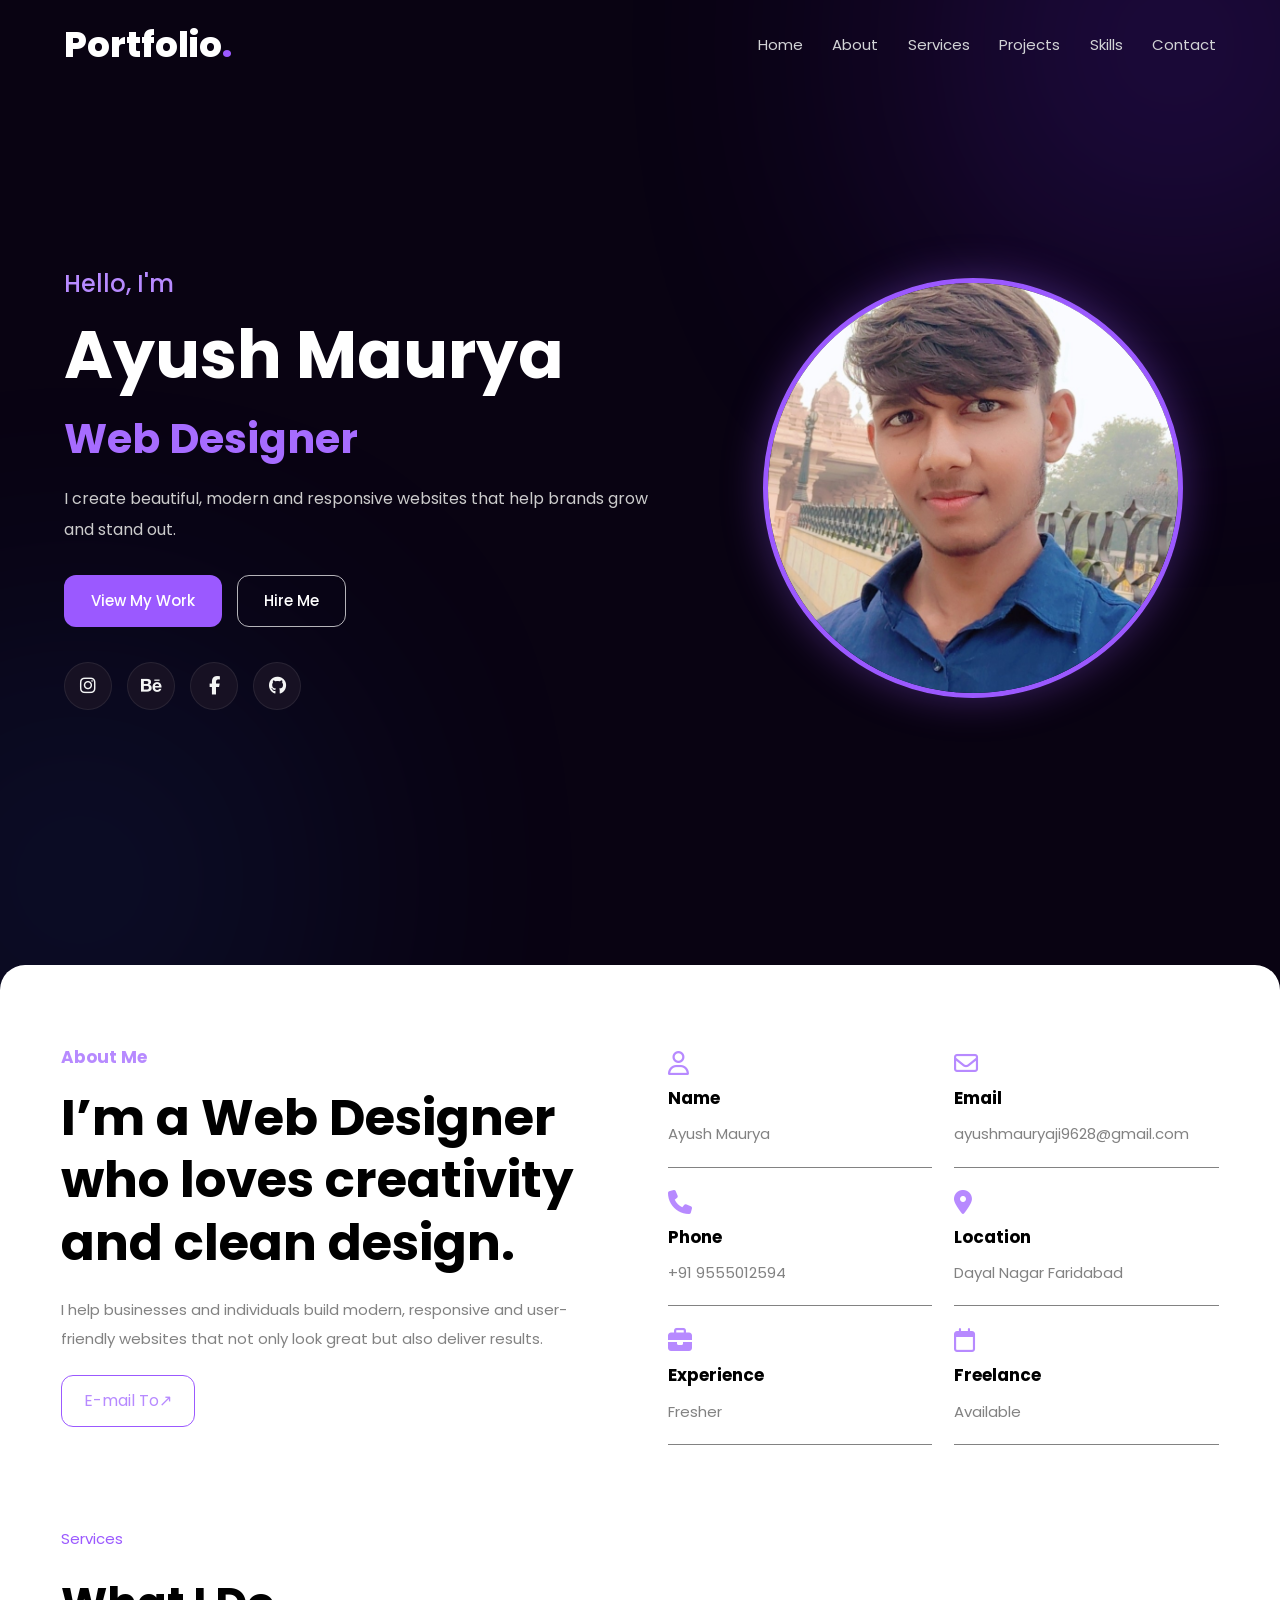
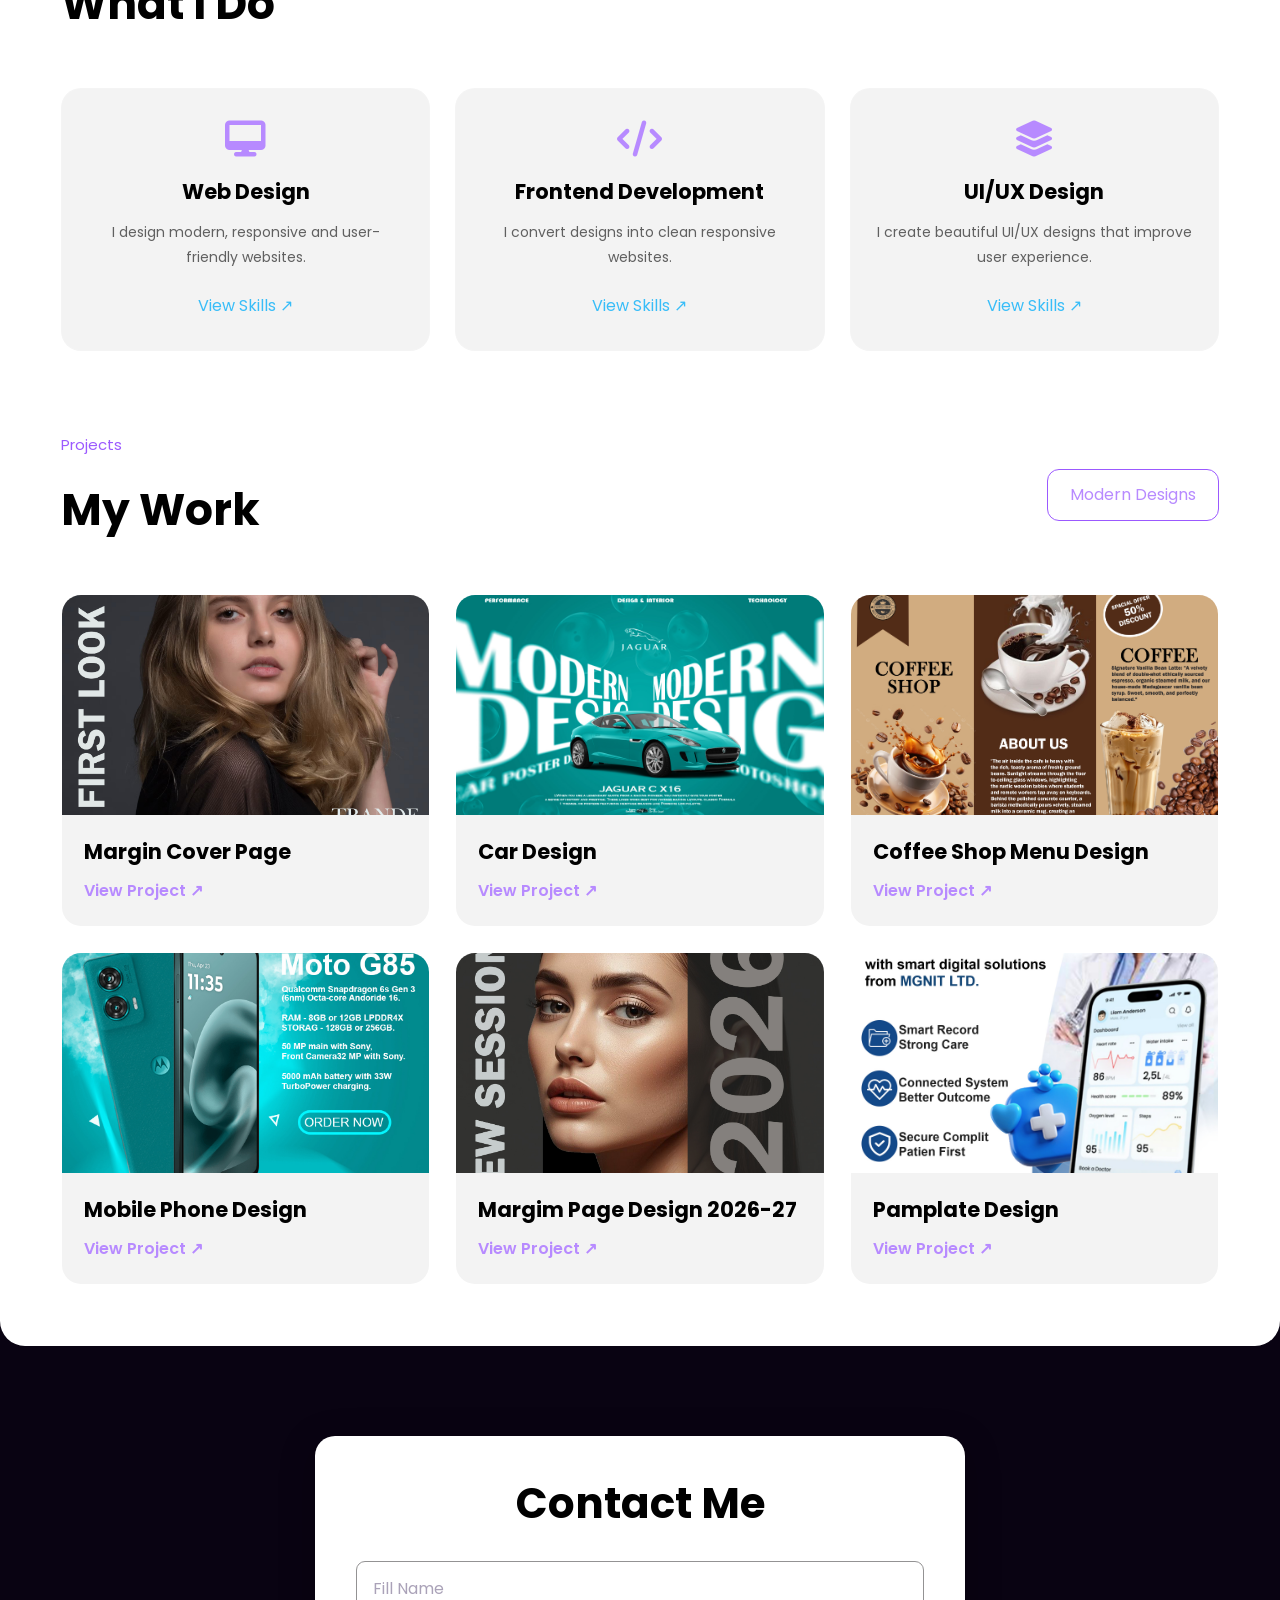
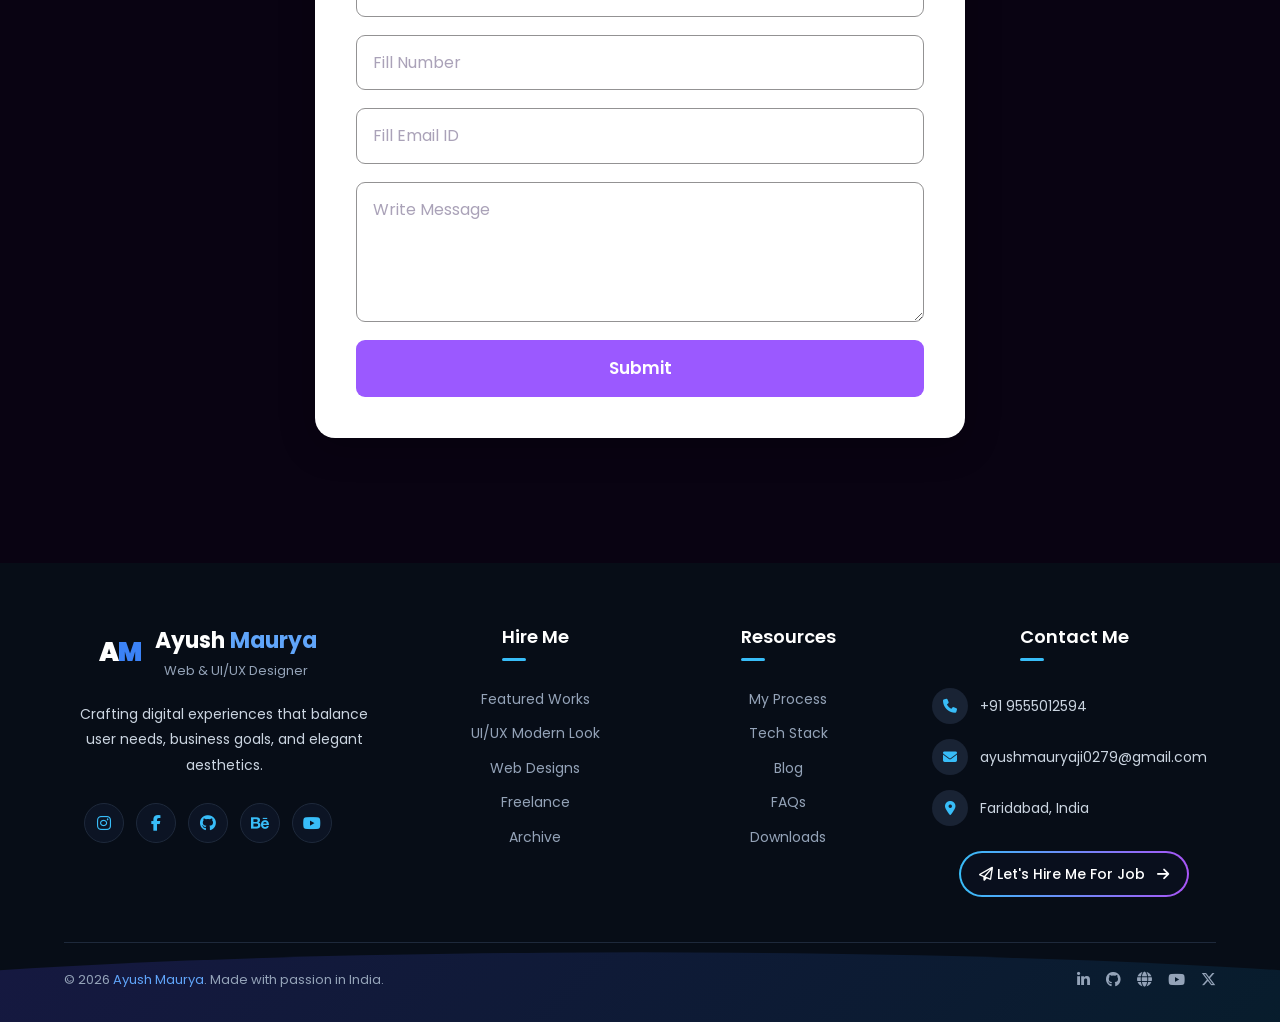
==== commit 87981293: "Update index.html" ====
--- a/index.html
+++ b/index.html
@@ -496,10 +496,9 @@
           <a href="https://www.behance.net/ayushmauryaji0279@gmail.com" class="social-btn"><i class="fa-brands fa-behance"></i></a>
           <a href="https://www.youtube.com/@djvibrationking111" class="social-btn"><i class="fa-brands fa-youtube"></i></a>
         </div>
-      </div><br>
+      </div>
 
       <!-- Projects Column -->
-       <div class="hr-col">
       <div class="footer-column">
         <h3>Hire Me</h3>
         <ul>
@@ -522,7 +521,6 @@
           <li>Downloads</li>
         </ul>
       </div>
-     </div><br>
       <!-- Contact Column -->
       <div class="footer-column">
         <h3>Contact Me</h3>
@@ -562,4 +560,4 @@
   </footer>
 
 </body>
-</html>+</html>
--- a/portfolioeffect.css
+++ b/portfolioeffect.css
@@ -542,7 +542,7 @@
     object-position: center;
 }
 
-.project-content {
+.project-content {background-color: #f3f3f3;
     padding: 22px;
 }
 
